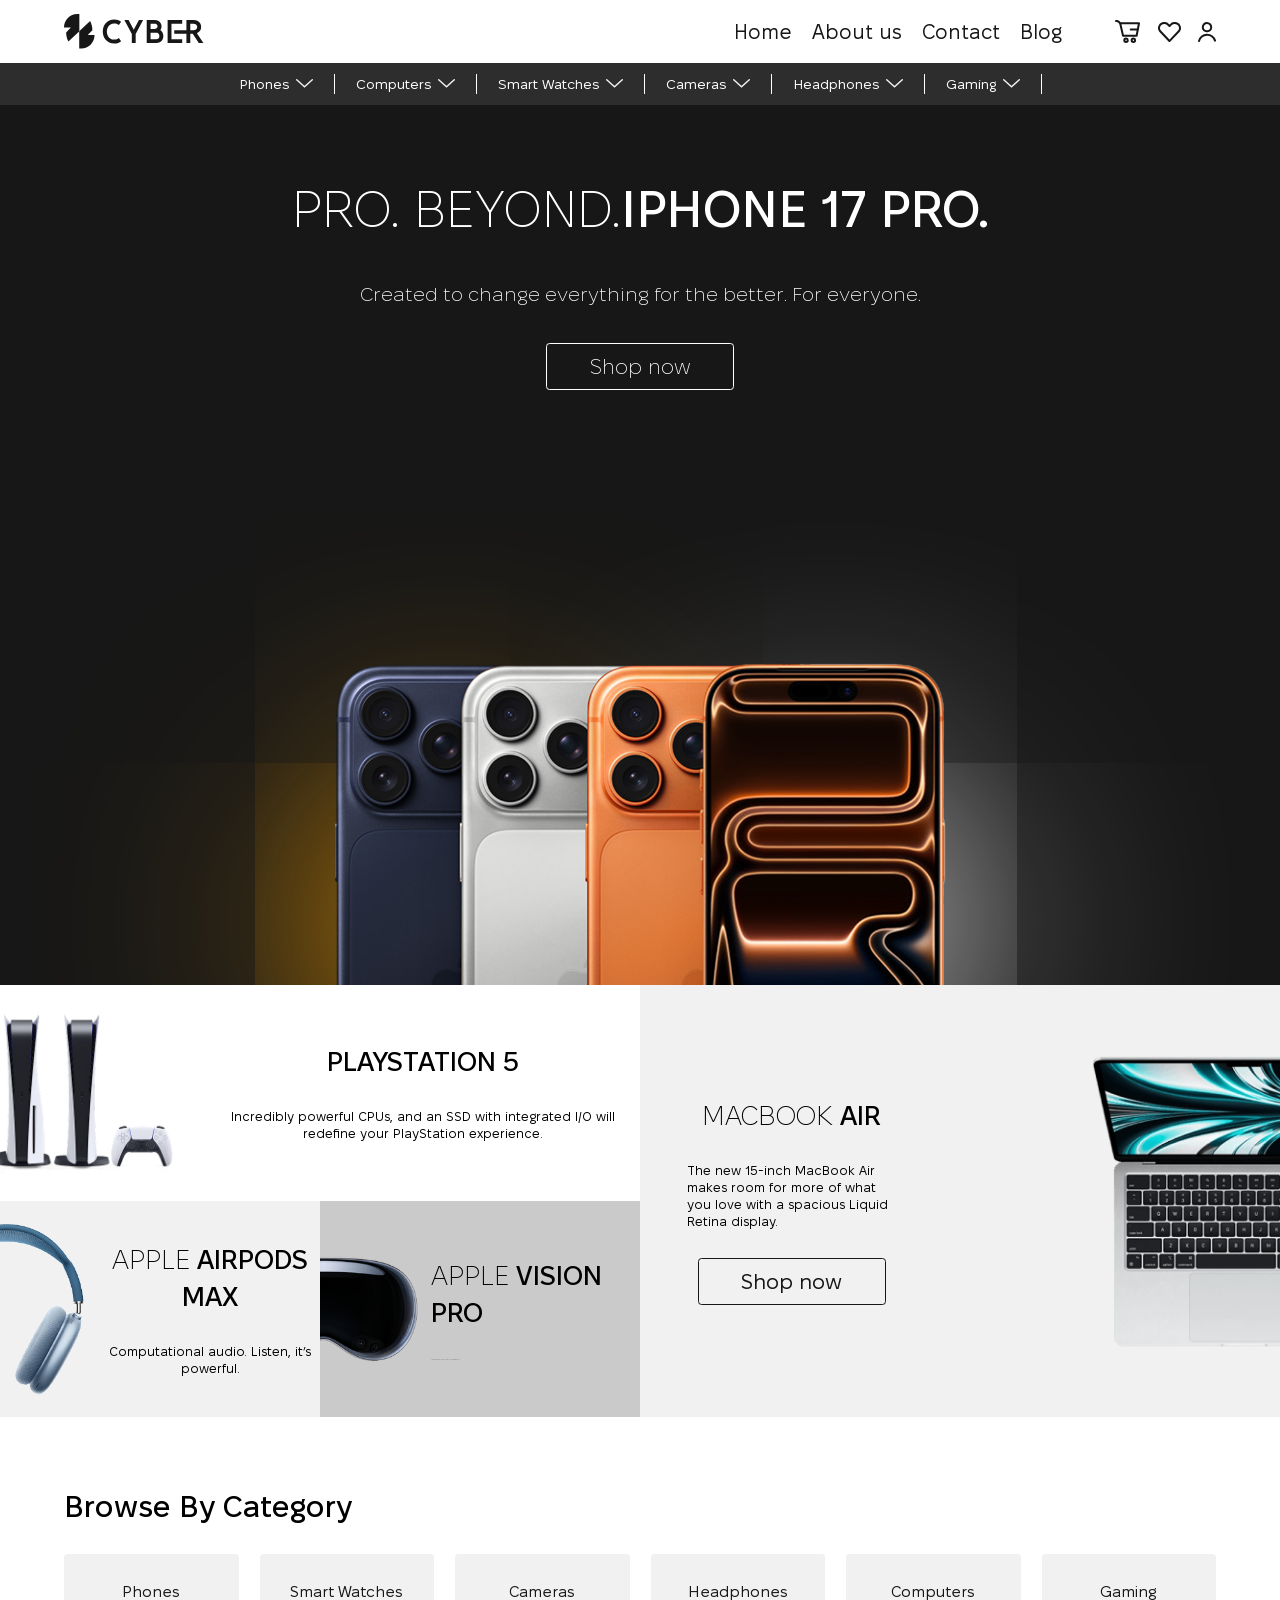
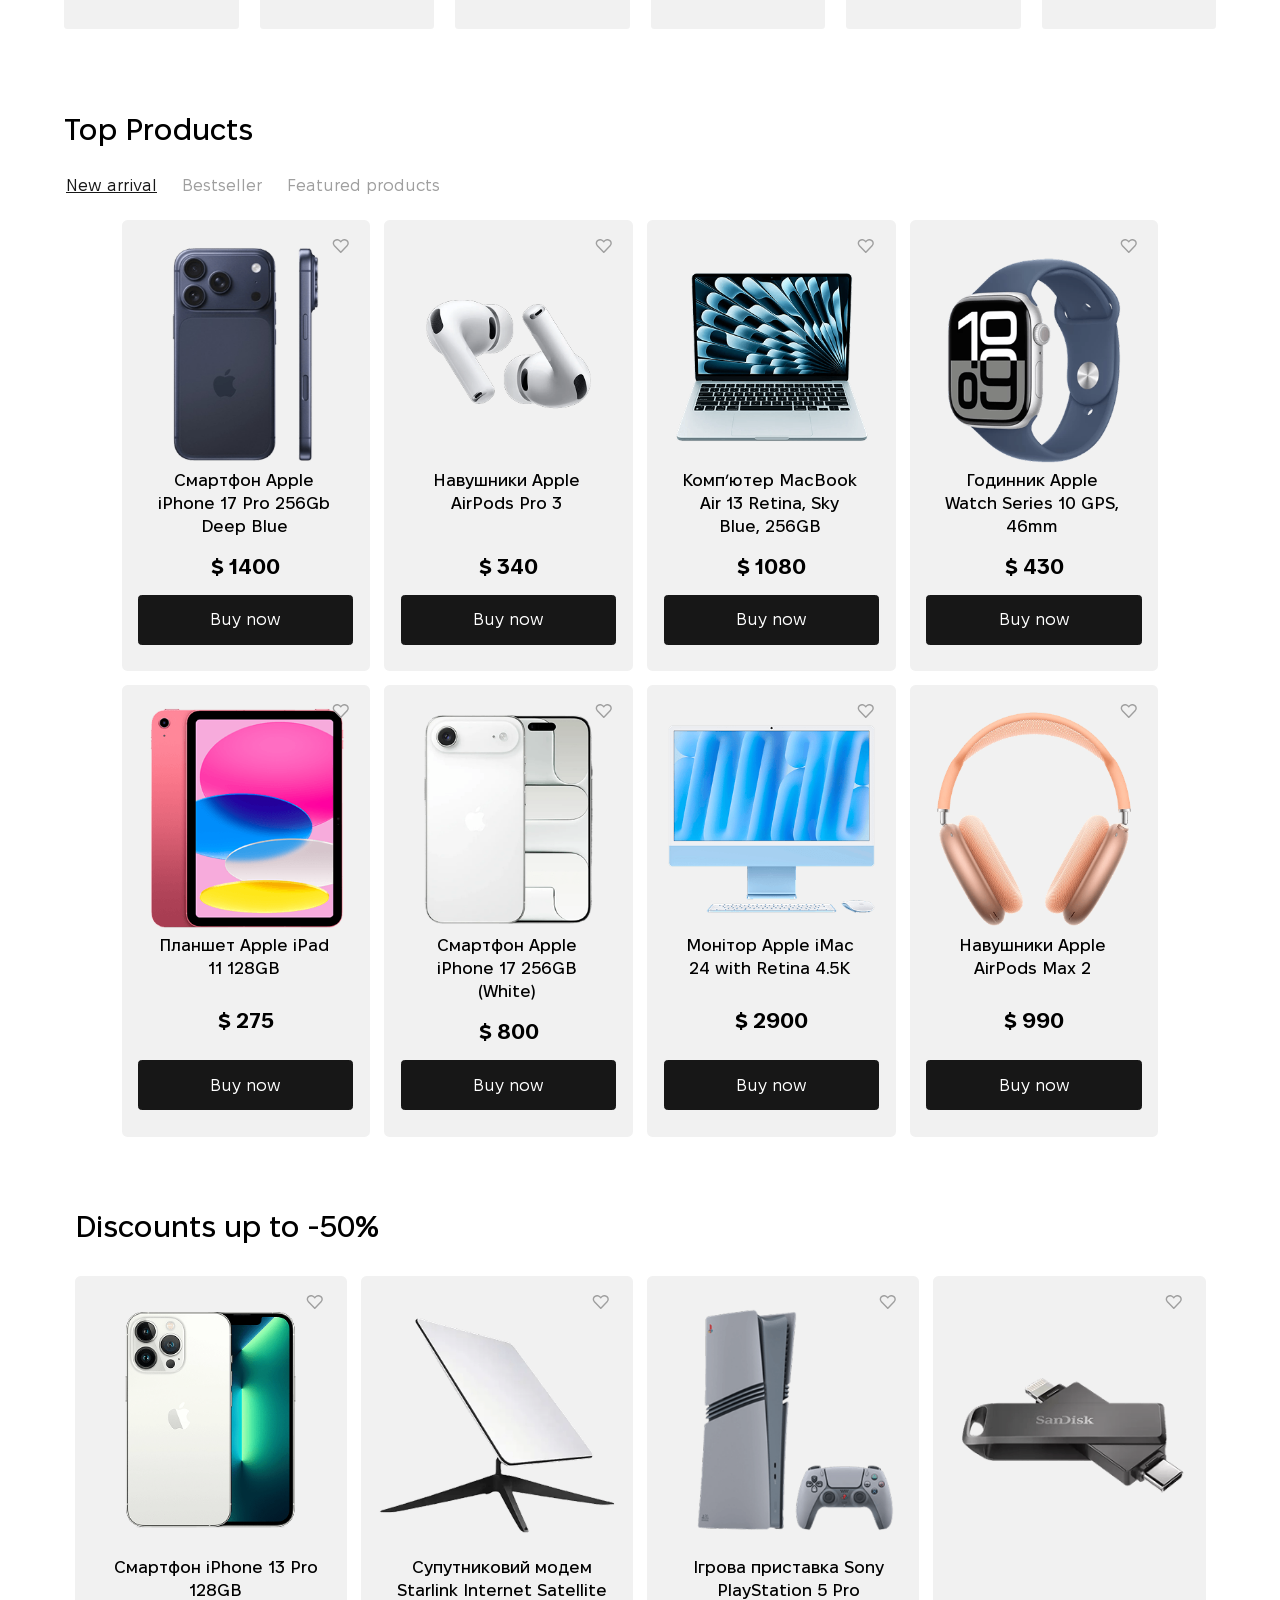
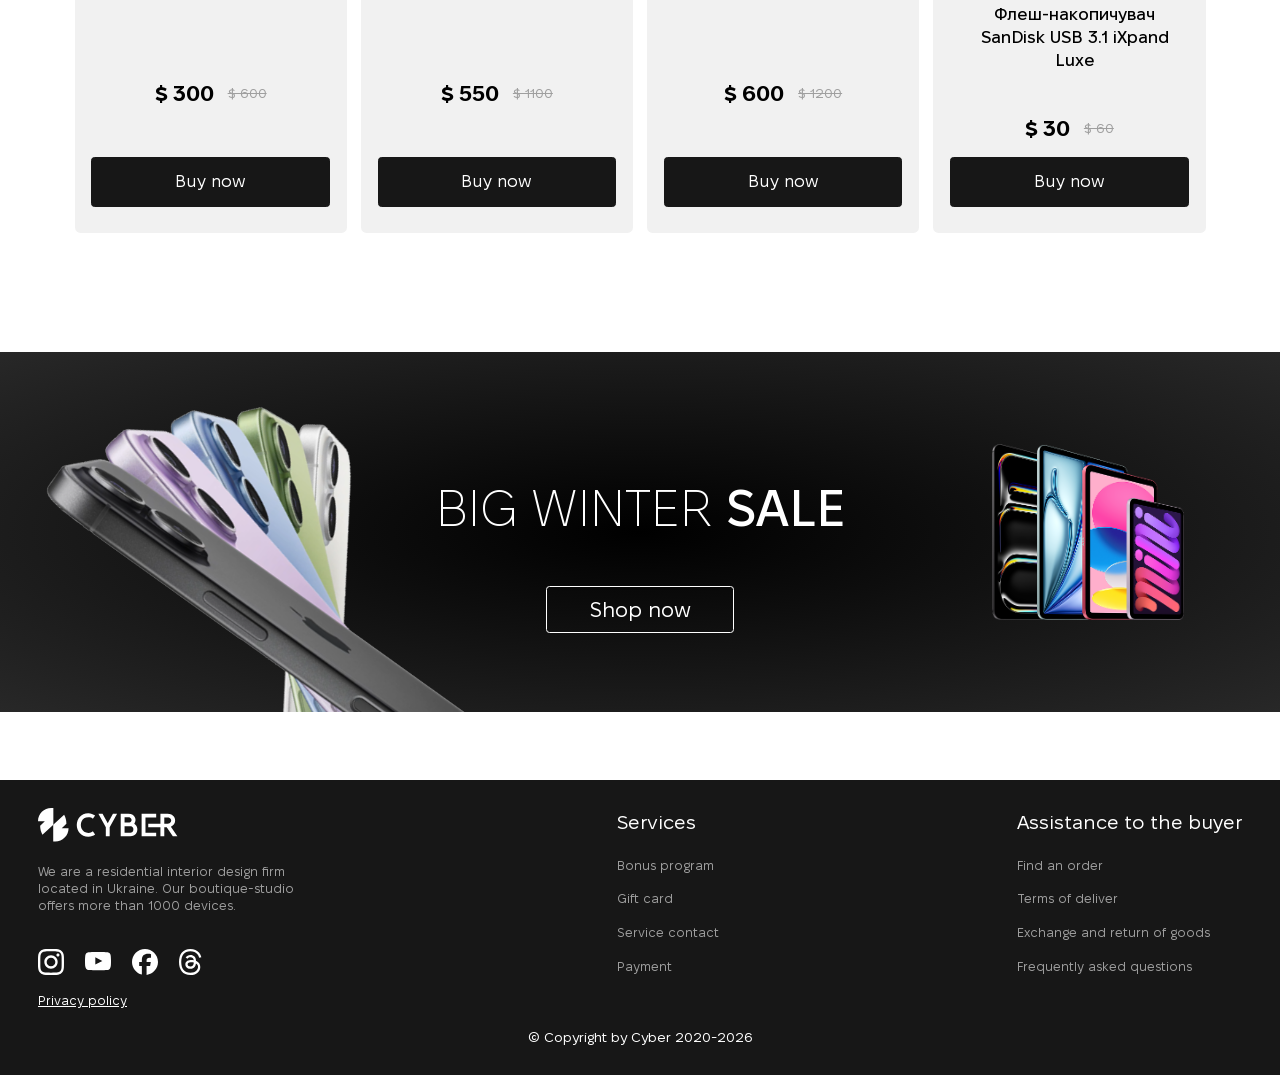
==== index.html @ 02aa25e4 "fixd" ====
<!DOCTYPE html>
<html lang="en">

<head>
    <meta charset="UTF-8">
    <meta name="viewport"
        content="width=device-width,user-scaleble=yes,initial-scale=1.0,maximum-scale=2.0,minimum-scale=1.0">
    <link rel="stylesheet" href="css/style.css">
    <title>E-com Cyber the best shop ever where you been to </title>
</head>

<body>
    <header class="header">
        <div class="head wrapper">
            <div class="logo">
                <a href="index.html">
                    <source srcset="img/footlogo.svg" type="image/png">
                    <img src="img/footlogo.svg" alt="cyber-logo">
                </a>
            </div>
            <nav class="">
                <div class="main flax-between flax-centr">
                    <div class="dark-bgc"></div>
                    <div class="menubug">
                        <ul class="menu">
                            <li><a class="swap" href="index.html">Home</a></li>
                            <li><a class="swap" href="aboutus.html">About us</a></li>
                            <li><a class="swap" href="contact.html">Contact</a></li>
                            <li><a class="swap" href="blog.html">Blog</a></li>
                            <li class="cancel">x</li>
                        </ul>
                    </div>
                    <div class="sociall">
                        <a class="fastmove" href="#"><img src="img/ShoppingCart.svg" alt="magazin">
                        </a>
                        <a class="fastmove" href="favourite.html"><img src="img/heard.svg" alt="like">
                        </a>
                        <a class="fastmove" href="#"><img src="img/login.svg" alt="login">
                        </a>
                    </div>
                </div>
            </nav>
            <div class="burger">
                <span class="br1"></span>
                <span class="br2"></span>
                <span class="br3"></span>
            </div>
        </div>
        <div class="main-catalog">
            <ul class="main-catalog flax-between wrapper">
                <li class="li"><a class="a" href="#">Phones</a><svg width="17" height="10" viewBox="0 0 12 7"
                        fill="none" xmlns="http://www.w3.org/2000/svg">
                        <path d="M0.5 0.5L6.00002 5.5L11.5 0.5" stroke="#F1F1F1" stroke-linecap="round" />
                    </svg></li>
                <li class="li"><a class="a" href="#">Computers</a><svg width="17" height="10" viewBox="0 0 12 7"
                        fill="none" xmlns="http://www.w3.org/2000/svg">
                        <path d="M0.5 0.5L6.00002 5.5L11.5 0.5" stroke="#F1F1F1" stroke-linecap="round" />
                    </svg></li>
                <li class="li"><a class="a" href="#">Smart Watches</a><svg width="17" height="10" viewBox="0 0 12 7"
                        fill="none" xmlns="http://www.w3.org/2000/svg">
                        <path d="M0.5 0.5L6.00002 5.5L11.5 0.5" stroke="#F1F1F1" stroke-linecap="round" />
                    </svg></li>
                <li class="li"><a class="a" href="#">Cameras</a><svg width="17" height="10" viewBox="0 0 12 7"
                        fill="none" xmlns="http://www.w3.org/2000/svg">
                        <path d="M0.5 0.5L6.00002 5.5L11.5 0.5" stroke="#F1F1F1" stroke-linecap="round" />
                    </svg></li>
                <li class="li"><a class="a" href="#">Headphones</a><svg width="17" height="10" viewBox="0 0 12 7"
                        fill="none" xmlns="http://www.w3.org/2000/svg">
                        <path d="M0.5 0.5L6.00002 5.5L11.5 0.5" stroke="#F1F1F1" stroke-linecap="round" />
                    </svg>
                </li>
                <li class="li"><a class="a" href="#">Gaming</a><svg width="17" height="10" viewBox="0 0 12 7"
                        fill="none" xmlns="http://www.w3.org/2000/svg">
                        <path d="M0.5 0.5L6.00002 5.5L11.5 0.5" stroke="#F1F1F1" stroke-linecap="round" />
                    </svg>
                </li>
            </ul>
        </div>
    </header>
    <main>
        <div class="name">
            <div class="textname">
                <h1>Pro. Beyond.<span>iPhone 17 Pro.</span> </h1>
                <p class="namep">Created to change everything for the better. For everyone.</p>
                <p class="p"><a class="btn-shopwhite" href="catalog.html">Shop now</a></p>
            </div>
            <div class="iphon">
                <picture>
                    <img class="iphon17top" src="img/iphon.png" alt="fon">
                </picture>
                <div class="sp">
                    <span class="orang spann"></span>
                    <span class="wite spann"></span>
                </div>

            </div>
        </div>
        <div class="info">
            <div class="PlayStation">
                <img class="imageplay" src="img/duoplay.png" alt="PlayStation">
                <div class="textps">
                    <h2><span>Playstation 5</span></h2>
                    <p>Incredibly powerful CPUs, and an SSD with integrated I/O will redefine your PlayStation
                        experience.
                    </p>
                </div>
            </div>
            <div class="Macbook">
                <div class="textmac">
                    <h2> Macbook <span>air</span></h2>
                    <p>The new 15-inch MacBook Air makes room for more of what you love with a spacious Liquid Retina
                        display.
                    </p>
                    <p class="boton"><a class="btn-shopblack" href="#">Shop now</a></p>
                </div>
                <img class="imagemac" src="img/mackb.png" alt="MacBook">
            </div>
            <div class="AirPods">
                <img class="imageair" src="img/aima.png" alt="AirPods">
                <div class="textair">
                    <h2> Apple <span>AirPods max</span></h2>
                    <p>Computational audio. Listen, it’s powerful.</p>
                </div>
            </div>
            <div class="visionpro">
                <img class="imagevis" src="img/vishon.png" alt="wishon">
                <div class="textvis">
                    <h2>Apple <span>vision pro</span></h2>
                    <p>An immersive way to experience entertainment.</p>
                </div>
            </div>
        </div>
        <div class="category wrapper">
            <h2>Browse By Category</h2>
            <ul class="categ">
                <li><a class="btn-categ" href="#">Phones</a></li>
                <li><a class="btn-categ" href="#">Smart Watches</a></li>
                <li><a class="btn-categ" href="#">Cameras</a></li>
                <li><a class="btn-categ" href="#">Headphones</a></li>
                <li><a class="btn-categ" href="#">Computers</a></li>
                <li><a class="btn-categ" href="#">Gaming</a></li>
            </ul>
        </div>
        <div class="product wrapper">
            <div class="topprodukt">
                <h2>Top Products</h2>
                <div class="clas">
                    <a class="top active" href="#">New arrival</a>
                    <a class="top" href="#">Bestseller</a>
                    <a class="top" href="#">Featured products</a>
                </div>
            </div>
            <div class="catalog wrapper">
                <figure href="produkt.html">
                    <div class="hurd"><a href="#"><svg class="serc" width="23" height="20" viewBox="0 0 23 20"
                                fill="none" xmlns="http://www.w3.org/2000/svg">
                                <path
                                    d="M19.6964 1.83918C18.6231 1.17018 17.3517 0.888134 16.0945 1.04021C14.8374 1.19229 13.6708 1.76927 12.7898 2.6747L11.5029 3.9355H11.4728L10.201 2.6747C9.31999 1.76927 8.15341 1.19229 6.89627 1.04021C5.63914 0.888134 4.36764 1.17018 3.29435 1.83918C2.66711 2.24347 2.13834 2.78187 1.74649 3.4152C1.35465 4.04853 1.10959 4.76085 1.02919 5.50032C0.948776 6.23978 1.03502 6.98778 1.28166 7.68989C1.52829 8.39199 1.9291 9.03054 2.45491 9.55905L11.4376 19L11.6185 18.8199L11.6739 18.8749L20.551 9.55905C21.0761 9.02952 21.4759 8.39009 21.7213 7.68734C21.9668 6.98458 22.0516 6.2362 21.9698 5.49667C21.8879 4.75714 21.6414 4.04511 21.2481 3.41239C20.8548 2.77968 20.3247 2.24223 19.6964 1.83918V1.83918Z"
                                    stroke="#9F9F9F" stroke-width="2" stroke-linecap="round" stroke-linejoin="round" />
                            </svg></a>
                    </div>
                    <figcaption href="produkt.html">
                        <div>
                            <picture>
                                <img src="img/iphonblue.png" alt="iPhone17pro">
                            </picture>
                            <h2>Смартфон Apple iPhone 17 Pro 256Gb Deep Blue</h2>
                        </div>
                        <div>
                            <div class="pr item-centr ">
                                <p class="price">$ 1400</p>
                            </div>
                            <p>
                                <a class="btnbynow" href="produkt.html">Buy now</a>
                            </p>
                        </div>

                    </figcaption>
                </figure>
                <figure>
                    <div class="hurd"><a href="#"><svg class="serc" width="23" height="20" viewBox="0 0 23 20"
                                fill="none" xmlns="http://www.w3.org/2000/svg">
                                <path
                                    d="M19.6964 1.83918C18.6231 1.17018 17.3517 0.888134 16.0945 1.04021C14.8374 1.19229 13.6708 1.76927 12.7898 2.6747L11.5029 3.9355H11.4728L10.201 2.6747C9.31999 1.76927 8.15341 1.19229 6.89627 1.04021C5.63914 0.888134 4.36764 1.17018 3.29435 1.83918C2.66711 2.24347 2.13834 2.78187 1.74649 3.4152C1.35465 4.04853 1.10959 4.76085 1.02919 5.50032C0.948776 6.23978 1.03502 6.98778 1.28166 7.68989C1.52829 8.39199 1.9291 9.03054 2.45491 9.55905L11.4376 19L11.6185 18.8199L11.6739 18.8749L20.551 9.55905C21.0761 9.02952 21.4759 8.39009 21.7213 7.68734C21.9668 6.98458 22.0516 6.2362 21.9698 5.49667C21.8879 4.75714 21.6414 4.04511 21.2481 3.41239C20.8548 2.77968 20.3247 2.24223 19.6964 1.83918V1.83918Z"
                                    stroke="#9F9F9F" stroke-width="2" stroke-linecap="round" stroke-linejoin="round" />
                            </svg></a>
                    </div>
                    <figcaption>

                        <div>
                            <picture>
                                <img src="img/airpots.png" alt="AirPods">
                            </picture>
                            <h2>Навушники Apple AirPods Pro 3</h2>
                        </div>
                        <div>
                            <div class="pr item-centr">
                                <p class="price">$ 340</p>
                            </div>
                            <p>
                                <a class="btnbynow" href="produkt.html">Buy now</a>
                            </p>
                        </div>

                    </figcaption>
                </figure>
                <figure>
                    <div class="hurd"><a href="#"><svg class="serc" width="23" height="20" viewBox="0 0 23 20"
                                fill="none" xmlns="http://www.w3.org/2000/svg">
                                <path
                                    d="M19.6964 1.83918C18.6231 1.17018 17.3517 0.888134 16.0945 1.04021C14.8374 1.19229 13.6708 1.76927 12.7898 2.6747L11.5029 3.9355H11.4728L10.201 2.6747C9.31999 1.76927 8.15341 1.19229 6.89627 1.04021C5.63914 0.888134 4.36764 1.17018 3.29435 1.83918C2.66711 2.24347 2.13834 2.78187 1.74649 3.4152C1.35465 4.04853 1.10959 4.76085 1.02919 5.50032C0.948776 6.23978 1.03502 6.98778 1.28166 7.68989C1.52829 8.39199 1.9291 9.03054 2.45491 9.55905L11.4376 19L11.6185 18.8199L11.6739 18.8749L20.551 9.55905C21.0761 9.02952 21.4759 8.39009 21.7213 7.68734C21.9668 6.98458 22.0516 6.2362 21.9698 5.49667C21.8879 4.75714 21.6414 4.04511 21.2481 3.41239C20.8548 2.77968 20.3247 2.24223 19.6964 1.83918V1.83918Z"
                                    stroke="#9F9F9F" stroke-width="2" stroke-linecap="round" stroke-linejoin="round" />
                            </svg></a>
                    </div>
                    <figcaption>

                        <div>
                            <picture>
                                <img src="img/mac.png" alt="MacBook">
                            </picture>
                            <h2>Компʼютер MacBook Air 13 Retina, Sky Blue, 256GB</h2>
                        </div>
                        <div>
                            <div class="pr item-centr">
                                <p class="price">$ 1080</p>
                            </div>
                            <p>
                                <a class="btnbynow" href="produkt.html">Buy now</a>
                            </p>
                        </div>

                    </figcaption>
                </figure>
                <figure>
                    <div class="hurd"><a href="#"><svg class="serc" width="23" height="20" viewBox="0 0 23 20"
                                fill="none" xmlns="http://www.w3.org/2000/svg">
                                <path
                                    d="M19.6964 1.83918C18.6231 1.17018 17.3517 0.888134 16.0945 1.04021C14.8374 1.19229 13.6708 1.76927 12.7898 2.6747L11.5029 3.9355H11.4728L10.201 2.6747C9.31999 1.76927 8.15341 1.19229 6.89627 1.04021C5.63914 0.888134 4.36764 1.17018 3.29435 1.83918C2.66711 2.24347 2.13834 2.78187 1.74649 3.4152C1.35465 4.04853 1.10959 4.76085 1.02919 5.50032C0.948776 6.23978 1.03502 6.98778 1.28166 7.68989C1.52829 8.39199 1.9291 9.03054 2.45491 9.55905L11.4376 19L11.6185 18.8199L11.6739 18.8749L20.551 9.55905C21.0761 9.02952 21.4759 8.39009 21.7213 7.68734C21.9668 6.98458 22.0516 6.2362 21.9698 5.49667C21.8879 4.75714 21.6414 4.04511 21.2481 3.41239C20.8548 2.77968 20.3247 2.24223 19.6964 1.83918V1.83918Z"
                                    stroke="#9F9F9F" stroke-width="2" stroke-linecap="round" stroke-linejoin="round" />
                            </svg></a>
                    </div>
                    <figcaption>

                        <div>
                            <picture>
                                <img src="img/wathch.png" alt="Applewatch">
                            </picture>
                            <h2>Годинник Apple Watch Series 10 GPS, 46mm </h2>
                        </div>
                        <div>
                            <div class="pr item-centr">
                                <p class="price">$ 430</p>
                            </div>
                            <p>
                                <a class="btnbynow" href="produkt.html">Buy now</a>
                            </p>
                        </div>

                    </figcaption>
                </figure>
                <figure>
                    <div class="hurd"><a href="#"><svg class="serc" width="23" height="20" viewBox="0 0 23 20"
                                fill="none" xmlns="http://www.w3.org/2000/svg">
                                <path
                                    d="M19.6964 1.83918C18.6231 1.17018 17.3517 0.888134 16.0945 1.04021C14.8374 1.19229 13.6708 1.76927 12.7898 2.6747L11.5029 3.9355H11.4728L10.201 2.6747C9.31999 1.76927 8.15341 1.19229 6.89627 1.04021C5.63914 0.888134 4.36764 1.17018 3.29435 1.83918C2.66711 2.24347 2.13834 2.78187 1.74649 3.4152C1.35465 4.04853 1.10959 4.76085 1.02919 5.50032C0.948776 6.23978 1.03502 6.98778 1.28166 7.68989C1.52829 8.39199 1.9291 9.03054 2.45491 9.55905L11.4376 19L11.6185 18.8199L11.6739 18.8749L20.551 9.55905C21.0761 9.02952 21.4759 8.39009 21.7213 7.68734C21.9668 6.98458 22.0516 6.2362 21.9698 5.49667C21.8879 4.75714 21.6414 4.04511 21.2481 3.41239C20.8548 2.77968 20.3247 2.24223 19.6964 1.83918V1.83918Z"
                                    stroke="#9F9F9F" stroke-width="2" stroke-linecap="round" stroke-linejoin="round" />
                            </svg></a>
                    </div>
                    <figcaption>
                        <div>
                            <picture>
                                <img src="img/ipad.png" alt="ipad">
                            </picture>
                            <h2>Планшет Apple iPad 11 128GB</h2>
                        </div>
                        <div class="pr item-centr">
                            <p class="price">$ 275</p>
                        </div>
                        <p>
                            <a class="btnbynow" href="#">Buy now</a>
                        </p>

                    </figcaption>
                </figure>
                <figure>
                    <div class="hurd"><a href="#"><svg class="serc" width="23" height="20" viewBox="0 0 23 20"
                                fill="none" xmlns="http://www.w3.org/2000/svg">
                                <path
                                    d="M19.6964 1.83918C18.6231 1.17018 17.3517 0.888134 16.0945 1.04021C14.8374 1.19229 13.6708 1.76927 12.7898 2.6747L11.5029 3.9355H11.4728L10.201 2.6747C9.31999 1.76927 8.15341 1.19229 6.89627 1.04021C5.63914 0.888134 4.36764 1.17018 3.29435 1.83918C2.66711 2.24347 2.13834 2.78187 1.74649 3.4152C1.35465 4.04853 1.10959 4.76085 1.02919 5.50032C0.948776 6.23978 1.03502 6.98778 1.28166 7.68989C1.52829 8.39199 1.9291 9.03054 2.45491 9.55905L11.4376 19L11.6185 18.8199L11.6739 18.8749L20.551 9.55905C21.0761 9.02952 21.4759 8.39009 21.7213 7.68734C21.9668 6.98458 22.0516 6.2362 21.9698 5.49667C21.8879 4.75714 21.6414 4.04511 21.2481 3.41239C20.8548 2.77968 20.3247 2.24223 19.6964 1.83918V1.83918Z"
                                    stroke="#9F9F9F" stroke-width="2" stroke-linecap="round" stroke-linejoin="round" />
                            </svg></a>
                    </div>
                    <figcaption>
                        <div>
                            <picture>
                                <img src="img/iphon16.png" alt="iphon17">
                            </picture>
                            <h2>Смартфон Apple iPhone 17 256GB (White)</h2>
                        </div>
                        <div class="pr item-centr">
                            <p class="price">$ 800</p>
                        </div>
                        <p>
                            <a class="btnbynow flax-centr" href="#">Buy now</a>
                        </p>
                    </figcaption>
                </figure>
                <figure>
                    <div class="hurd"><a href="#"><svg class="serc" width="23" height="20" viewBox="0 0 23 20"
                                fill="none" xmlns="http://www.w3.org/2000/svg">
                                <path
                                    d="M19.6964 1.83918C18.6231 1.17018 17.3517 0.888134 16.0945 1.04021C14.8374 1.19229 13.6708 1.76927 12.7898 2.6747L11.5029 3.9355H11.4728L10.201 2.6747C9.31999 1.76927 8.15341 1.19229 6.89627 1.04021C5.63914 0.888134 4.36764 1.17018 3.29435 1.83918C2.66711 2.24347 2.13834 2.78187 1.74649 3.4152C1.35465 4.04853 1.10959 4.76085 1.02919 5.50032C0.948776 6.23978 1.03502 6.98778 1.28166 7.68989C1.52829 8.39199 1.9291 9.03054 2.45491 9.55905L11.4376 19L11.6185 18.8199L11.6739 18.8749L20.551 9.55905C21.0761 9.02952 21.4759 8.39009 21.7213 7.68734C21.9668 6.98458 22.0516 6.2362 21.9698 5.49667C21.8879 4.75714 21.6414 4.04511 21.2481 3.41239C20.8548 2.77968 20.3247 2.24223 19.6964 1.83918V1.83918Z"
                                    stroke="#9F9F9F" stroke-width="2" stroke-linecap="round" stroke-linejoin="round" />
                            </svg></a>
                    </div>
                    <figcaption>
                        <div>
                            <picture>
                                <img src="img/imak.png" alt="imak">
                            </picture>
                            <h2>Монітор Apple iMac 24 with Retina 4.5K</h2>
                        </div>

                        <div class="pr item-centr">
                            <p class="price">$ 2900</p>
                        </div>
                        <p>
                            <a class="btnbynow" href="#">Buy now</a>
                        </p>


                    </figcaption>
                </figure>
                <figure>
                    <div class="hurd"><a href="#"><svg class="serc" width="23" height="20" viewBox="0 0 23 20"
                                fill="none" xmlns="http://www.w3.org/2000/svg">
                                <path
                                    d="M19.6964 1.83918C18.6231 1.17018 17.3517 0.888134 16.0945 1.04021C14.8374 1.19229 13.6708 1.76927 12.7898 2.6747L11.5029 3.9355H11.4728L10.201 2.6747C9.31999 1.76927 8.15341 1.19229 6.89627 1.04021C5.63914 0.888134 4.36764 1.17018 3.29435 1.83918C2.66711 2.24347 2.13834 2.78187 1.74649 3.4152C1.35465 4.04853 1.10959 4.76085 1.02919 5.50032C0.948776 6.23978 1.03502 6.98778 1.28166 7.68989C1.52829 8.39199 1.9291 9.03054 2.45491 9.55905L11.4376 19L11.6185 18.8199L11.6739 18.8749L20.551 9.55905C21.0761 9.02952 21.4759 8.39009 21.7213 7.68734C21.9668 6.98458 22.0516 6.2362 21.9698 5.49667C21.8879 4.75714 21.6414 4.04511 21.2481 3.41239C20.8548 2.77968 20.3247 2.24223 19.6964 1.83918V1.83918Z"
                                    stroke="#9F9F9F" stroke-width="2" stroke-linecap="round" stroke-linejoin="round" />
                            </svg></a>
                    </div>
                    <figcaption>

                        <div>
                            <picture>
                                <img src="img/airmax.png" alt="airmax">
                            </picture>
                            <h2>Навушники Apple AirPods Max 2</h2>
                        </div>

                        <div class="pr item-centr">
                            <p class="price">$ 990</p>
                        </div>
                        <p>
                            <a class="btnbynow" href="#">Buy now</a>
                        </p>

                    </figcaption>
                </figure>
            </div>
        </div>
        <div class="min50 wrapper">
            <h2>Discounts up to -50%</h2>
            <div class="catalog">
                <figure>
                    <div class="hurd"><a href="#"><svg class="serc" width="23" height="20" viewBox="0 0 23 20"
                                fill="none" xmlns="http://www.w3.org/2000/svg">
                                <path
                                    d="M19.6964 1.83918C18.6231 1.17018 17.3517 0.888134 16.0945 1.04021C14.8374 1.19229 13.6708 1.76927 12.7898 2.6747L11.5029 3.9355H11.4728L10.201 2.6747C9.31999 1.76927 8.15341 1.19229 6.89627 1.04021C5.63914 0.888134 4.36764 1.17018 3.29435 1.83918C2.66711 2.24347 2.13834 2.78187 1.74649 3.4152C1.35465 4.04853 1.10959 4.76085 1.02919 5.50032C0.948776 6.23978 1.03502 6.98778 1.28166 7.68989C1.52829 8.39199 1.9291 9.03054 2.45491 9.55905L11.4376 19L11.6185 18.8199L11.6739 18.8749L20.551 9.55905C21.0761 9.02952 21.4759 8.39009 21.7213 7.68734C21.9668 6.98458 22.0516 6.2362 21.9698 5.49667C21.8879 4.75714 21.6414 4.04511 21.2481 3.41239C20.8548 2.77968 20.3247 2.24223 19.6964 1.83918V1.83918Z"
                                    stroke="#9F9F9F" stroke-width="2" stroke-linecap="round" stroke-linejoin="round" />
                            </svg></a>
                    </div>
                    <figcaption>

                        <div>
                            <picture>
                                <img src="img/iphongold.png" alt="iPhone13">
                            </picture>
                            <h2>Смартфон iPhone 13 Pro 128GB</h2>
                        </div>

                        <div class="pr item-centr">
                            <p class="price">$ 300</p>
                            <p class="price-50">$ 600</p>
                        </div>
                        <p>
                            <a class="btnbynow" href="#">Buy now</a>
                        </p>

                    </figcaption>
                </figure>
                <figure>
                    <div class="hurd"><a href="#"><svg class="serc" width="23" height="20" viewBox="0 0 23 20"
                                fill="none" xmlns="http://www.w3.org/2000/svg">
                                <path
                                    d="M19.6964 1.83918C18.6231 1.17018 17.3517 0.888134 16.0945 1.04021C14.8374 1.19229 13.6708 1.76927 12.7898 2.6747L11.5029 3.9355H11.4728L10.201 2.6747C9.31999 1.76927 8.15341 1.19229 6.89627 1.04021C5.63914 0.888134 4.36764 1.17018 3.29435 1.83918C2.66711 2.24347 2.13834 2.78187 1.74649 3.4152C1.35465 4.04853 1.10959 4.76085 1.02919 5.50032C0.948776 6.23978 1.03502 6.98778 1.28166 7.68989C1.52829 8.39199 1.9291 9.03054 2.45491 9.55905L11.4376 19L11.6185 18.8199L11.6739 18.8749L20.551 9.55905C21.0761 9.02952 21.4759 8.39009 21.7213 7.68734C21.9668 6.98458 22.0516 6.2362 21.9698 5.49667C21.8879 4.75714 21.6414 4.04511 21.2481 3.41239C20.8548 2.77968 20.3247 2.24223 19.6964 1.83918V1.83918Z"
                                    stroke="#9F9F9F" stroke-width="2" stroke-linecap="round" stroke-linejoin="round" />
                            </svg></a>
                    </div>
                    <figcaption>

                        <div>
                            <picture>
                                <img src="img/sunpanel.png" alt="starlink">
                            </picture>
                            <h2>Супутниковий модем Starlink Internet Satellite</h2>
                        </div>

                        <div class="pr item-centr">
                            <p class="price">$ 550</p>
                            <p class="price-50">$ 1100</p>
                        </div>
                        <p>
                            <a class="btnbynow" href="#">Buy now</a>
                        </p>

                    </figcaption>
                </figure>
                <figure>
                    <div class="hurd"><a href="#"><svg class="serc" width="23" height="20" viewBox="0 0 23 20"
                                fill="none" xmlns="http://www.w3.org/2000/svg">
                                <path
                                    d="M19.6964 1.83918C18.6231 1.17018 17.3517 0.888134 16.0945 1.04021C14.8374 1.19229 13.6708 1.76927 12.7898 2.6747L11.5029 3.9355H11.4728L10.201 2.6747C9.31999 1.76927 8.15341 1.19229 6.89627 1.04021C5.63914 0.888134 4.36764 1.17018 3.29435 1.83918C2.66711 2.24347 2.13834 2.78187 1.74649 3.4152C1.35465 4.04853 1.10959 4.76085 1.02919 5.50032C0.948776 6.23978 1.03502 6.98778 1.28166 7.68989C1.52829 8.39199 1.9291 9.03054 2.45491 9.55905L11.4376 19L11.6185 18.8199L11.6739 18.8749L20.551 9.55905C21.0761 9.02952 21.4759 8.39009 21.7213 7.68734C21.9668 6.98458 22.0516 6.2362 21.9698 5.49667C21.8879 4.75714 21.6414 4.04511 21.2481 3.41239C20.8548 2.77968 20.3247 2.24223 19.6964 1.83918V1.83918Z"
                                    stroke="#9F9F9F" stroke-width="2" stroke-linecap="round" stroke-linejoin="round" />
                            </svg></a>
                    </div>
                    <figcaption>

                        <div>
                            <picture>
                                <img src="img/playstat.png" alt="PlayStation">
                            </picture>
                            <h2>Ігрова приставка Sony PlayStation 5 Pro</h2>
                        </div>

                        <div class="pr item-centr">
                            <p class="price">$ 600</p>
                            <p class="price-50">$ 1200</p>
                        </div>
                        <p>
                            <a class="btnbynow" href="#">Buy now</a>
                        </p>

                    </figcaption>
                </figure>
                <figure>
                    <div class="hurd"><a href="#"><svg class="serc" width="23" height="20" viewBox="0 0 23 20"
                                fill="none" xmlns="http://www.w3.org/2000/svg">
                                <path
                                    d="M19.6964 1.83918C18.6231 1.17018 17.3517 0.888134 16.0945 1.04021C14.8374 1.19229 13.6708 1.76927 12.7898 2.6747L11.5029 3.9355H11.4728L10.201 2.6747C9.31999 1.76927 8.15341 1.19229 6.89627 1.04021C5.63914 0.888134 4.36764 1.17018 3.29435 1.83918C2.66711 2.24347 2.13834 2.78187 1.74649 3.4152C1.35465 4.04853 1.10959 4.76085 1.02919 5.50032C0.948776 6.23978 1.03502 6.98778 1.28166 7.68989C1.52829 8.39199 1.9291 9.03054 2.45491 9.55905L11.4376 19L11.6185 18.8199L11.6739 18.8749L20.551 9.55905C21.0761 9.02952 21.4759 8.39009 21.7213 7.68734C21.9668 6.98458 22.0516 6.2362 21.9698 5.49667C21.8879 4.75714 21.6414 4.04511 21.2481 3.41239C20.8548 2.77968 20.3247 2.24223 19.6964 1.83918V1.83918Z"
                                    stroke="#9F9F9F" stroke-width="2" stroke-linecap="round" stroke-linejoin="round" />
                            </svg></a>
                    </div>
                    <figcaption>

                        <div>
                            <picture>
                                <img class="fleshka" src="img/fleshka.png" alt="fleshka">
                            </picture>
                            <h2>Флеш-накопичувач SanDisk USB 3.1 iXpand Luxe</h2>
                        </div>

                        <div class="pr item-centr">
                            <p class="price">$ 30 </p>
                            <p class="price-50">$ 60</p>
                        </div>
                        <p>
                            <a class="btnbynow" href="#">Buy now</a>
                        </p>

                    </figcaption>
                </figure>
            </div>
        </div>
        <div class="winter-sale flex-between">
            <picture class="foniph"><img src="img/16ippon.png" alt="iphon"></picture>
            <div class="texwin">
                <h2 class="wintr">Big Winter <span> Sale</span></h2>
                <p><a class="btn-shopwhite" href="#">Shop now</a></p>
            </div>
            <picture class="fonipa"><img src="img/ipadfon.png" alt="ipad"></picture>
        </div>
    </main>
    <footer>
        <div class="footer ">
            <div class="footer wrapper">
                <div class="Cyber">
                    <div class="foot-logo">
                        <a href="index.html">
                            <img src="img/headlogo.svg" alt="footerlogo">
                        </a>
                    </div>
                    <div class="foottext">
                        <p>We are a residential interior design firm located in Ukraine. Our boutique-studio offers more
                            than
                            1000
                            devices.</p>
                    </div>
                    <div class="social">
                        <a class="socialm" href="#">
                            <img src="img/SocialIcons.svg" alt="Socialinst">
                        </a>
                        <a class="socialm" href="#">
                            <img src="img/youtobe.svg" alt="Socialyoutobe">
                        </a>
                        <a class="socialm" href="#">
                            <img src="img/face.svg" alt="Socialface">
                        </a>
                        <a class="socialm" href="#">
                            <img src="img/tread.svg" alt="Socialtread">
                        </a>
                    </div>
                    <div class="policy">
                        <a class="policy" href="#">Privacy policy</a>
                    </div>
                </div>
                <div class="service">
                    <h2 class="serv">Services</h2>
                    <ul class="servicesmenu">
                        <li><a class="serme" href="#">Bonus program</a></li>
                        <li><a class="serme" href="#">Gift card</a></li>
                        <li><a class="serme" href="#">Service contact</a></li>
                        <li><a class="serme" href="#">Payment</a></li>
                    </ul>
                </div>
                <div class="assistance">
                    <h2 class="serv">Assistance to the buyer</h2>
                    <ul class="assistancemenu">
                        <li><a class="serme" href="#">Find an order</a></li>
                        <li><a class="serme" href="#">Terms of deliver</a></li>
                        <li><a class="serme" href="#">Exchange and return of goods</a></li>
                        <li><a class="serme" href="#">Frequently asked questions</a></li>
                    </ul>
                </div>

            </div>
        </div>
        <p class="year ">© Copyright by Cyber 2020-2026</p>
    </footer>
    <script>
        const dark = document.querySelector(".dark-bgc"),
            burger = document.querySelector(".burger"),
            menu = document.querySelector(".menu"),
            cancel = document.querySelector(".cancel")

        burger.addEventListener("click", function () {
            menu.style.left = "0";
            dark.style.display = "block"
        })

        function cancelBurger() {
            menu.style.left = "-100%";
            dark.style.display = "none"
        }
        cancel.addEventListener("click", cancelBurger)
        dark.addEventListener("click", cancelBurger)
    </script>
</body>

</html>
---- css/style.css ----
@font-face {
    font-family: 'Fixel Display';
    src: url('../font/FixelDisplay-Bold.woff2') format('woff2'),
        url('../font/FixelDisplay-Bold.woff') format('woff'),
        url('../font/FixelDisplay-Bold.ttf') format('truetype');
    font-weight: bold;
    font-style: normal;
    font-display: swap;
}

@font-face {
    font-family: 'Fixel Display';
    src: url('../font/FixelDisplay-Medium.woff2') format('woff2'),
        url('../font/FixelDisplay-Medium.woff') format('woff'),
        url('../font/FixelDisplay-Medium.ttf') format('truetype');
    font-weight: 500;
    font-style: normal;
    font-display: swap;
}

@font-face {
    font-family: 'Fixel Display';
    src: url('../font/FixelDisplay-Regular.woff2') format('woff2'),
        url('../font/FixelDisplay-Regular.woff') format('woff'),
        url('../font/FixelDisplay-Regular.ttf') format('truetype');
    font-weight: normal;
    font-style: normal;
    font-display: swap;
}

@font-face {
    font-family: 'Fixel Display';
    src: url('../font/') format('woff2'),
        url('../font/FixelDisplay-ExtraLight.woff') format('woff'),
        url('../font/FixelDisplay-ExtraLight.ttf') format('truetype');
    font-weight: 200;
    font-style: normal;
    font-display: swap;
}

html {
    font-size: 0.5px;
}

* {
    margin: 0;
    padding: 0;
}

body {
    cursor: url("/img/aplecors"), auto;
}

body,
p,
ul,
h1,
h2,
a {
    font-family: 'Fixel Display';
    margin: 0;
}

h2 {
    font-size: 42rem;
    font-weight: 500;
}

.info {
    display: flex;
}

.namer {
    padding: 55 0rem;
}

.logo img {
    width: 100%;
    max-width: 140px;
}

.foot-logo img {
    width: 100%;
    max-width: 140px;
}

.wrapper {
    width: 90%;
    max-width: 1720rem;
    padding: 0 15px;
    margin: 0rem auto;
}

.dark-bgc {
    display: none;
    position: fixed;
    top: 0;
    left: 0;
    width: 100%;
    height: 100%;
    background-color: rgba(255, 255, 255, 0.42);
    backdrop-filter: blur(4px);
    z-index: 1;
}

.cancel {
    position: absolute;
    left: 90%;
    top: 0%;
    z-index: 3;
    font-size: 60rem;
}

.sociall {
    display: flex;
    align-items: center;
    gap: 25rem;
    cursor: url("/img/aplecotcebtn"), pointer;
}

.AirPods {
    border-top: 2px solid black;
}

.visionpro {
    border-top: 2px solid black;
}

.Macbook {
    border-top: 2px solid black;
}

.info {
    display: grid;
    grid-template-columns: repeat(1, 1fr);
    grid-template-rows: repeat(4, 1fr);

}

.info h2 {
    font-weight: 200;
    text-transform: uppercase;
    padding: 0 0 40rem 0;
}

.info span {
    font-weight: 500;
    text-transform: uppercase;

}

.main,
ul,
a {
    gap: 30rem;
    text-decoration: none;
    list-style: none;
    color: #171717;
    cursor: url("/img/aplecotcebtn"), pointer;
}

.swap {
    font-size: 20rem;
    display: block;
    transition: .5s;
}

.menu {
    position: fixed;
    left: -100%;
    top: 0;
    gap: 20px;
    height: 100vh;
    width: 70vw;
    z-index: 3;
    display: flex;
    flex-direction: column;
    align-items: top;
    padding: 50rem 15px;
    background-color: #ffffffea;
    transition: 1s;

}

.menu a {
    border-bottom: 3px solid black;
    font-size: 50rem;
}

.burger span {
    display: block;
    height: 7rem;
    background-color: #000000;
    margin: 3rem 0;
    border-radius: 5rem;
}

.br1 {
    width: 40rem;
}

.br2 {
    width: 30rem;
}

.br3 {
    width: 20rem;
}

.header {
    background: #fff;
}

.head {
    padding: 20rem 15px;
    display: flex;
    justify-content: space-between;
    align-items: center;
}

.main-catalog {
    display: flex;
    align-items: center;
    justify-content: center;
    height: 60rem;
    color: rgba(255, 255, 255, 1);
    background-color: #2D2D2D;
    font-size: 20rem;
    overflow: scroll;

}

.main-catalog svg {
    display: none;
}

svg {
    display: inline-block;
    transition: .5s;
}

.a {
    transition: .5s;
    color: rgba(255, 255, 255, 1);
    display: inline-block;
    cursor: url("/img/aplecotcebtn"), pointer;
    padding: 0 10rem 0 0;
}

.name {
    position: relative;
    align-items: center;
    background: rgba(23, 23, 23, 1);
    height: 60vh;
    padding: 100rem 0 0 0;
    margin: 0 auto;
    font-weight: 200;
    overflow: hidden;
}

.name p,
h1 {
    font-size: 28rem;
    color: rgba(255, 255, 255, 1);
}

h1 {
    font-weight: 200;
    font-size: 72rem;
    text-transform: uppercase;
}

h1 span {
    font-weight: 500;
}

.namep {
    padding: 50rem;
}

.btn-shopwhite {
    font-size: 30rem;
    color: #fff;
    display: inline-block;
    padding: 11.5rem 61.29rem;
    text-align: center;
    border-radius: 5rem;
    border: 1rem solid #ffffff;
    transition: .5s;
    cursor: url("/img/aplecotcebtn"), pointer;
}

.p {
    padding: 0 0 60rem 0;
}

.iphon17top {
    width: 70vw;
}

.btn-shopblack {
    font-size: 30rem;
    color: rgba(23, 23, 23, 1);
    display: inline-block;
    padding: 11.5rem 61.29rem;
    text-align: center;
    border-radius: 5rem;
    border: 1rem solid rgba(23, 23, 23, 1);
    transition: .5s;
    cursor: url("/img/aplecotcebtn"), pointer;
}

.boton {
    padding: 40rem 0 0 0;
}

.imageplay {
    width: 100%;
    max-width: 300rem;
}

.textps {
    font-size: 18rem;
    flex-direction: column;
    padding: 0 5rem 0 0;
    text-align: center;
}

.PlayStation {
    display: flex;
    align-items: center;
    background: #ffffff;
}

.imageair {
    width: 100%;
    max-width: 200rem;
}

.textair {
    font-size: 18rem;
    flex-direction: column;
    text-align: center;
}

.AirPods {
    display: flex;
    align-items: center;
    background: #F1F1F1;
}

.imagevis {
    width: 100%;
    max-width: 200rem;
    padding: 0 15rem 0 0;

}

picture img .textvis {
    font-size: 18rem;
    flex-direction: column;
    text-align: center;
}

.visionpro {
    display: flex;
    align-items: center;
    background: #CACACA;
}

.imagemac {
    width: 100%;
    max-width: 300rem;


}

.textmac {
    padding: 0 0 0 67rem;
    font-size: 18rem;
    width: 100%;
    max-width: 300rem;
    flex-direction: column;
    align-items: center;
}

.Macbook {
    display: flex;
    align-items: center;
    justify-content: space-between;
    background: #F1F1F1;
}

.textps h2 {
    font-size: 38rem;
}

.textmac h2 {
    font-size: 38rem;
}

.textair h2 {
    font-size: 38rem;
}

.textvis h2 {
    font-size: 38rem;
}

.iphon {
    position: absolute;
    bottom: -10rem;
    left: 50%;
    transform: translatex(-50%);
}

.iphon>picture {
    position: relative;
    z-index: 1;
}

.sp {
    position: relative;
    display: none;
}

.spann {
    position: absolute;
    display: block;
    bottom: 0;
    width: 200rem;
    height: 200rem;
    border-radius: 50%;
    z-index: 0;
    transform: translate(-50%);
}

.orang {
    left: 20%;
    background-color: orange;
    box-shadow: 0 0 500rem 100rem orange;
}

.wite {
    left: 80%;
    background-color: rgb(255, 255, 255);
    box-shadow: 0 0 500rem 100rem rgb(255, 255, 255);
}

.textname {
    text-align: center;
}

.clas {
    display: flex;
    gap: 30rem;
    padding: 30rem 0rem;
}

.catalog figure {
    background: #F1F1F1;
    border-radius: 8rem;
    text-align: center;
    padding: 27rem 24rem 38rem;
    margin: 0;
    transition: .5s;
    cursor: url("/img/aplecotcebtn"), pointer;
}

.catalog figcaption {
    display: flex;
    flex-direction: column;
    justify-content: space-between;
    height: 100%;
}

picture {
    display: inline-block;
    min-height: 150rem;
}

.catalog img {
    width: 100%;
    height: 100%;
    object-fit: cover;
}

.product {
    padding: 0 15rem;
}

.catalog {
    display: grid;
    grid-template-columns: repeat(2, 1fr);
    gap: 20rem;
    padding: 0 15rem 70rem;
}

.pr {
    display: flex;
    justify-content: center;
    align-items: center;
    gap: 20rem;
}


figure h2 {
    padding: 0 30rem 0 25rem;
    font-weight: 500;
    font-size: 24rem;
}
.hurd{
    position: relative;
}
.serc{
    position: absolute;
    left: 90%;
    width: 25rem;
    height: 20rem;
}
.price {
    text-align: center;
    font-weight: Bold;
    font-size: 30rem;
    padding: 20rem 0;
}

.price-50 {
    color: #9F9F9F;
    font-size: 20rem;
    text-decoration: line-through;
}

.under {
    text-decoration: underline;
    font-size: 24rem;
    color: #171717;
}

.top {
    font-size: 24rem;
    color: #9F9F9F;
    transition: .5s;
    border: 4rem solid transparent;
}

.active {
    color: #171717;
    text-decoration: underline;
}

.btnbynow {
    font-size: 24rem;
    text-align: center;
    display: block;
    color: #fff;
    background: #171717;
    padding: 18rem;
    border-radius: 5rem;
    border: 1rem solid #171717;
    transition: .5s;
    cursor: url("/img/aplecotcebtn"), pointer;
}

.category {
    padding: 100rem 15rem;
}

.product {
    padding: 15rem;
}

.min50 {
    padding: 0 0 100rem 0;
}

.min50 h2 {
    padding: 15rem 0 40rem 15rem;
}

.categ {
    display: grid;
    grid-template-columns: repeat(2, 1fr);
    padding: 37rem 0 0 0;
}

.btn-categ {
    text-align: center;
    display: block;
    color: #171717;
    padding: 39rem 10rem;
    border-radius: 5rem;
    font-size: 22rem;
    font-weight: 400;
    background-color: #F1F1F1;
    transition: .5s;
    box-sizing: border-box;
    cursor: url("/img/aplecotcebtn"), pointer;
}

.winter-sale {
    display: flex;
    flex-direction: column;
    align-items: center;
    justify-content: center;
    height: 40vh;
    background-image: radial-gradient(rgba(0, 0, 0, 1), rgba(40, 40, 40, 1));
    margin-bottom: 96rem;
    position: relative;
}

.texwin {
    display: flex;
    z-index: 1;
    flex-direction: column;
    align-items: center;
    text-align: center;
}

.foniph {
    position: absolute;
    bottom: 0rem;
    left: 20%;
    transform: translatex(-50%);
    z-index: 0;
    display: none;
}

.fonipa {
    position: absolute;
    left: 85%;
    transform: translatex(-50%);
    z-index: 0;
    display: none;
}

.wintr {
    font-weight: 200;
    text-transform: uppercase;
    font-size: 72rem;
    padding: 60rem;
    color: rgba(255, 255, 255, 1);
}

.wintr span {
    font-weight: 500;
}

.foot-logo {
    padding: 40rem 0rem 30rem;
}

.footer {
    width: 100%;
    display: flex;
    justify-content: space-between;
    background: #171717;
    flex-wrap: wrap;
}

.footer p {
    font-size: 18rem;
}

.foottext {
    max-width: 400rem;
    width: 100%;
    color: #9F9F9F;
}

.social {
    display: flex;
    align-items: center;
    gap: 30rem;
    padding: 50rem 0 25rem 0;
    transition: .5s;
}

.social img {
    width: 100%;
    max-width: 17px;
}

.serme {
    color: #9F9F9F;
}

.policy {
    color: #ffffff;
    text-decoration: underline;
    font-size: 18rem;
    transition: .5s;
    display: inline-block;
    cursor: url("/img/aplecotcebtn"), pointer;
}

.serv {
    font-weight: 400;
    padding: 0 0 30rem 0;
    font-size: 28rem;
    color: #fff;
}

.year {
    padding: 26rem 0 39rem 0;
    color: rgba(255, 255, 255, 1);
    background-color: #171717;
    text-align: center;
    font-size: 20rem;
}

.btn-price {
    font-size: 24rem;
    text-align: center;
    color: rgba(23, 23, 23, 1);
    padding: 18rem;
    border-radius: 5rem;
    border: 1rem solid rgba(241, 241, 241, 1);
}

.cata-log {
    display: grid;
    grid-template-columns: repeat(3, 1fr);
    gap: 20rem;
}

.baton-filter {
    display: inline;
}

.servicesmenu {

    display: grid;
    gap: 24rem;
}

.assistancemenu {
    display: grid;
    gap: 24rem;
}

.assistance {
    padding: 40rem 0 0 0;
}

.service {
    padding: 40rem 0 0 0;
}

.btn-dark {
    font-size: 24rem;
    display: flex;
    justify-content: center;
    align-items: center;
    color: rgba(255, 255, 255, 1);
    background: rgba(23, 23, 23, 1);
    padding: 18rem;
    border-radius: 5rem;
    cursor: url("/img/aplecotcebtn"), pointer;
}

.btn-white {
    font-size: 24rem;
    display: flex;
    justify-content: center;
    align-items: center;
    color: rgba(23, 23, 23, 1);
    padding: 18rem;
    border-radius: 5rem;
    border: 1rem solid rgba(23, 23, 23, 1);
    cursor: url("/img/aplecotcebtn"), pointer;
}

.flax-between {
    display: flex;
    justify-content: space-between;
}

.flax-centr {
    display: flex;
    justify-content: center;
}

.item-centr {
    display: flex;
    align-items: center;
}

.flax-centre {
    flex-direction: column;
}

.socialm {
    transition: .5s;
}

.li {
    transition: .5s;
    display: flex;
    align-items: center;
}

.serme {
    display: inline-block;
    transition: .5s;
    font-size: 18rem;
    cursor: url("/img/aplecotcebtn"), pointer;
}


.fastmove {
    transition: .5s;
}

.li:hover>svg {
    transform: rotate(180deg);
}

.catalog figure:hover {
    scale: 1.035;
    box-shadow: 0 0 5rem 3rem rgba(22, 22, 22, .2);
}

.btnbynow:hover {
    background-color: #F1F1F1;
    color: #171717;
    border: 1rem solid #171717;
}

.a:hover {
    transform: scale(1.09);

}

.top:hover {
    color: #171717;
    border-bottom: 2rem solid #171717;
}

.swap:hover {
    transform: scale(1.4);
}

.fastmove:hover {
    transform: scale(1.3);
}

.btn-shopwhite:hover {
    transform: scale(1.1);
    box-shadow: 0 0 5rem 3rem rgba(255, 255, 255, 0.4);
    background: #ffffff;
    color: #171717;
}

.btn-shopblack:hover {
    transform: scale(1.1);
    box-shadow: 0 0 5rem 3rem rgba(0, 0, 0, 0.5);
    background: #171717;
    color: #F1F1F1;
}

.btn-categ:hover {
    transform: scale(1.08);
    background: #171717;
    color: #CACACA;
    box-shadow: 0 0 5rem 3rem rgba(0, 0, 0, 0.6);
}

.socialm:hover {
    transform: scale(1.3);
}

.serme:hover {
    color: #fff;
    transform: scale(1.2);
}

.policy:hover {
    transform: scale(1.1);
}



.filter {
    display: grid;
    grid-template-columns: 20% 80%;
}

.vibor li {
    padding: 7.5px 0;
}

.vibor a {
    font-size: 20rem;
}

.setings {
    font-size: 20rem;
    display: flex;
    gap: 10rem;
}

.vibor h2 {
    font-size: 28rem;
    font-weight: 600;
}









.blog {
    display: grid;
    grid-template-columns: repeat(1, 1fr);
    gap: 40rem;
    padding: 0 0 100rem 0;
    width: 100%;
    max-width: 1140rem;
}

.blog h2 {
    font-size: 24rem;
    font-weight: 500;
    padding: 0 0 10rem 0;
}

.blog p {
    font-size: 18rem;
    font-weight: 400;
}

.knopka {
    font-size: 18rem;
    display: flex;
    gap: 30rem;
    padding: 20rem 0 30rem 0;
}

.textblog img {
    padding: 0 0 20rem;
}

.textblog a {
    font-size: 20rem;
    color: rgba(159, 159, 159, 1);
    padding: 0 10rem 0 0;
}

.ridmore {
    align-items: center;
}


.textblog {
    display: flex;
    flex-direction: column;
    height: 100%;
    justify-content: space-between;
}

.activ {
    color: #171717;
    font-weight: 600;
}

.kn {
    color: rgba(159, 159, 159, 1);
    font-weight: 400;
}

.date {
    color: rgba(159, 159, 159, 1);
    font-weight: 500;
    font-size: 18rem;
}



.menu a {
    border: none;
    font-size: 27rem;
}

.textblog img {
    width: 100%;
}

.aboutus {
    display: grid;
    grid-template-columns: 1fr, 1fr;
    gap: 71rem;
    padding: 0 0 100rem 0;
}

.imbest {
    padding: 0 0 50rem 0;
    text-align: center;
}

.img {
    width: 100%;
    border-radius: 10px;
}

.textus {
    width: 100%;
}

.img picture img {
    width: 100%;
    height: 100%;
    object-fit: cover;
}

.hed {
    padding: 0 0 50rem 0;
}

.minih2 {
    padding: 0 0 30rem;
    font-size: 24rem;
}

.hedh2 {
    padding: 0 0 20rem 0;
    font-size: 42rem;
    color: #000000;
    font-weight: 500;
}

.textus p {
    font-size: 18rem;
}

.whyme {
    display: grid;
    grid-template-columns: repeat(1, 1fr);
    gap: 20px;
    padding: 0 0 100rem 0;
}

.whyme h2 {
    font-size: 24rem;
    padding: 0 0 30rem 0;
}

.whyme p {
    color: rgba(159, 159, 159, 1);
    font-size: 18rem;
}

.original {
    display: inline-block;
    background-color: rgba(241, 241, 241, 1);
    padding: 42rem 46rem 62rem 47rem;
    border-radius: 8rem;
    align-items: center;
    justify-content: center;
}

.expert {
    display: inline-block;
    background-color: rgba(241, 241, 241, 1);
    padding: 42rem 46rem 62rem 47rem;
    border-radius: 8rem;
    align-items: center;
}

.speed {
    display: inline-block;
    background-color: rgba(241, 241, 241, 1);
    padding: 42rem 46rem 62rem 47rem;
    border-radius: 8rem;
    align-items: center;
}

.infocon h2 {
    font-size: 24rem;
    font-weight: 500;
    color: #000000;
}

.infocon h1 {
    font-size: 24rem;
    font-weight: 500;
    color: #000000;
}

.infocon p {
    font-size: 18rem;
    font-weight: 400;
}

.inp {
    padding: 20rem 0 35rem 0;
}

.colip {
    display: flex;
    align-items: center;
    padding: 20rem 0 0 0;
}

.roztash {
    position: relative;
    width: 100%;
    min-height: 500rem;
    overflow: hidden;
    border-radius: 10px;
    padding-top: 72px;
    transform: translateY(36px);
}

iframe {
    position: absolute;
    width: 100%;
    height: 100%;
    top: -72px;
    left: 0;
}

.colip a {
    padding: 0 8px 0 0;

}



.infocon {
    display: grid;
    grid-template-columns: 1fr;
    gap: 40rem;
    width: 100%;
    margin: 0 auto;
    align-items: center;
    padding: 30rem 0 100rem 0;
}

.textinfo {
    width: 100%;
    display: grid;
    grid-template-columns: repeat(2, 1fr);
    gap: 20rem;
}



.photku {
    display: grid;
    grid-template-columns: 40% 1fr;
    align-items: center;
    gap: 20px;
}

.tph {
    display: flex;
    flex-direction: column;
    justify-content: center;
    gap: 20px;
    height: 100%;
}

.oph {
    width: 100%;
    height: 100%;
}

.kam img {
    background-color: rgba(241, 241, 241, 1);
    border-radius: 8px;
    width: 100%;
}

.ekr img {
    background-color: rgba(241, 241, 241, 1);
    padding: 15rem 0;
    width: 100%;
    border-radius: 8px;
}

.hedpr img {
    background-color: rgba(241, 241, 241, 1);
    width: 100%;
    border-radius: 8px;
}

.hedpr {
    width: 100%;
    height: 100%;
    display: flex;
    align-items: center;
}

.neypr {
    font-size: 30rem;
}

.oldpr {
    font-size: 24rem;
    text-decoration: line-through;
    color: rgba(159, 159, 159, 1);
}

.prise {
    display: flex;
    gap: 10rem;
    align-items: center;
    padding: 30rem 0;
}

.selectmem {
    padding: 30rem 0;
}

.opustex {
    padding: 30rem 0;
}

.produckt {
    display: grid;
    grid-template-columns: 1fr;
}

.oph1 {
    font-weight: 500;
    font-size: 42rem;
    color: rgba(23, 23, 23, 1);
    text-transform: none;
}

.colorip {
    display: flex;
    align-items: center;
    gap: 10rem;
}

.colform {
    display: flex;
    gap: 10px;
}

.colform .wite {
    border: 1px solid #000000;
}

.colorip input {
    appearance: none;
    width: 30rem;
    height: 30rem;
    outline: 1px solid rgb(255, 255, 255);
    border-radius: 50%;
    border: 2px solid #ffffff;
}

.blue:checked {
    outline-color: rgba(28, 41, 96, 1);
}

.orange:checked {
    outline-color: rgba(224, 148, 27, 1);
}

.blak:checked {
    outline-color: rgba(23, 23, 23, 1);
}

.wite:checked {
    outline-color: rgb(0, 0, 0);
}

.pink:checked {
    outline-color: rgba(215, 150, 213, 1);
}

.blue {
    background: rgba(28, 41, 96, 1);
}

.orange {
    background: rgba(224, 148, 27, 1);
}

.blak {
    background: rgba(23, 23, 23, 1);
}

.wite {
    background: rgba(255, 255, 255, 1);
    border: 1px solid #000000;
}

.pink {
    background: rgba(215, 150, 213, 1);
}

.opus h2 {
    font-weight: 500;
    font-size: 20rem;
}

.tcon {
    display: grid;
    grid-template-columns: repeat(3, 1fr);
    column-gap: 20rem;
    row-gap: 10rem;
}

.tcon h2 {
    font-size: 16rem;
    color: rgba(159, 159, 159, 1);
}

.tcon p {
    font-size: 18rem;
}

.tehnh {
    display: inline-block;
    background-color: rgba(241, 241, 241, 1);
    padding: 23rem 20rem;
    border-radius: 8rem;
    align-items: center;
}

.opustex {
    font-size: 18rem;
}

.butonu {
    display: flex;
    gap: 20rem;
    justify-content: center;
}

.table {
    overflow: scroll;
}

.btnby {
    font-size: 30rem;
    display: flex;
    justify-content: center;
    align-items: center;
    color: rgba(255, 255, 255, 1);
    background: rgba(23, 23, 23, 1);
    padding: 22rem 0;
    width: 100%;
    border-radius: 5rem;
}

.btnwish {
    font-size: 30rem;
    display: flex;
    justify-content: center;
    align-items: center;
    color: rgba(23, 23, 23, 1);
    padding: 22rem 0;
    width: 100%;
    border-radius: 5rem;
    border: 1rem solid rgba(23, 23, 23, 1);
}

.table h2 {
    padding: 100rem 0 50rem 0;
    text-align: center;
}

.portab {
    width: 100%;
    border-collapse: collapse;
    text-align: center;
    height: 30vh;
}

.portab th,
.portab td {
    border: 1px solid rgba(23, 23, 23, 1);
}

.portab th {
    background: rgba(23, 23, 23, 1);
    border: 1px solid #fff;
    color: #F1F1F1;
    font-size: 28rem;
    font-weight: 600;
    padding: 35rem;
}

.cat {
    font-size: 28rem;
    padding: 20rem 0;
    font-weight: 600;
    background: #ffffff;
    text-align: center;
}

.portab td {
    font-size: 24rem;
    padding: 0 30rem;
}

.like h2 {
    text-align: center;
    padding: 100rem 0 50rem 0;
}

.formmem {
    display: flex;
    justify-content: space-between;
}

.mem {
    position: relative;
    display: inline-block;
}

.mem input {
    margin: 0;
    appearance: none;
    outline: none;
    width: 125rem;
    height: 60rem;
    box-sizing: border-box;
    border-radius: 8px;
    border: 1px solid rgba(159, 159, 159, 1);
    background: #fff;
    gap: 20px;
}

.mem span {
    position: absolute;
    top: 50%;
    left: 50%;
    color: rgba(159, 159, 159, 1);
    transform: translate(-50%, -50%);
    font-size: 28rem;
    font-weight: 400;
}

.mem input:checked {
    border-color: #000000;
}

.mem input:checked+span {
    color: #000000;
}

@media screen and (min-width:426px) {

    .iphon,
    .sp {
        display: block;

    }

    .iphon17top {
        width: 50vw;
    }

    .PlayStation {
        grid-row: 1/2;
        grid-column: 1/3;
    }

    .AirPods {
        grid-column: 1/2;
        grid-row: 2/2;
        border: none;
    }

    .visionpro {
        grid-row: 2/3;
        grid-row: 2/2;
        border: none;
    }

    .Macbook {
        grid-column: span 2;
        grid-row: 3/3;
        border: none;
    }

    .info {
        display: grid;
        grid-template-columns: repeat(2, 1fr);
        grid-template-rows: repeat(3, 1fr);

    }

    .categ {
        display: grid;
        grid-template-columns: repeat(3, 1fr);
        padding: 37rem 0 0 0;
    }

    .catalog {
        display: grid;
        grid-template-columns: repeat(2, 1fr);
        gap: 20rem;
    }

    .imageair,
    .imagevis {
        width: 100px;
    }

    .foniph,
    .fonipa {
        display: none;
    }
}

@media screen and (min-width:600px) {
    .infocon {
        display: grid;
        grid-template-columns: 1fr 2fr;
        gap: 40px;
        width: 100%;
        max-width: 1140rem;
        align-items: center;
        padding: 30rem 0 100rem 0;
    }

    .textinfo {
        display: block;
    }

    .blog {
        display: grid;
        grid-template-columns: repeat(2, 1fr);
        gap: 20rem;
        padding: 0 0 100rem 0;
        width: 100%;
        max-width: 1140rem;
    }
}

@media screen and (min-width:728px) {

    .blog {
        display: grid;
        grid-template-columns: repeat(2, 1fr);
        gap: 20rem;
        padding: 0 0 100rem 0;
        width: 100%;
        max-width: 1140rem;
    }

    .menu {
        position: static;
        width: 500rem;
        height: 50rem;
        background-color: none;
        display: flex;
        flex-direction: row;
        font-size: 20rem;
        align-items: center;
        background-color: white;

    }
    .burger,
    .cancel {
        display: none;
    }
    .foniph,
    .fonipa {
        display: block;
    }

    .foniph img {
        display: block;
        width: 100%;
        max-width: 500rem;
    }

    .fonipa img {
        display: block;
        width: 100%;
        max-width: 500rem;
    }
}

@media screen and (min-width:768px) {
    .whyme {
        display: grid;
        grid-template-columns: repeat(3, 1fr);
    }

    .aboutus {
        display: grid;
        grid-template-columns: 1fr 1fr;
        gap: 71rem;
        padding: 0 0 100rem 0;
    }
    .menu {
        position: static;
        width: 500rem;
        height: 50rem;
        background-color: none;
        display: flex;
        flex-direction: row;
        font-size: 20rem;
        align-items: center;
    }

    .menu a {
        border: none;
        font-size: 27rem;
    }

    .burger,
    .cancel {
        display: none;
    }

    .aboutus img {
        width: 100%;
    }
    .catalog {
        display: grid;
        grid-template-columns: repeat(4, 1fr);
        gap: 20rem;
    }
    .produckt {
        display: grid;
        grid-template-columns: 1fr 40%;
        gap: 20px;
    }
}




@media screen and (min-width:1024px) {
    .sp {
        display: block;
    }

    .name {
        height: 90vh;
    }

    .PlayStation {
        grid-row: 1/2;
        grid-column: 1/3;
    }

    .AirPods {
        grid-column: 1/2;
        grid-row: 2/2;
        border: none;
    }

    .visionpro {
        grid-row: 2/3;
        grid-row: 2/2;
        border: none;
    }

    .Macbook {
        grid-column: span 2;
        grid-row: 1/3;
        border: none;
    }

    .info {
        display: grid;
        grid-template-columns: repeat(4, 1fr);
        grid-template-rows: repeat(2, 1fr);

    }

    .iphon {
        display: block;
    }

    .catalog {
        display: grid;
        grid-template-columns: repeat(4, 1fr);
        gap: 20rem;
    }

    .textps,
    .textvis,
    .textair,
    .textmac {
        display: flex;
        flex-direction: column;
    }

    .categ {
        display: grid;
        grid-template-columns: repeat(6, 1fr);
        padding: 37rem 0 0 0;
    }

    .main-catalog {
        display: flex;
        align-items: center;
        justify-content: center;
        height: 60rem;
        color: rgba(255, 255, 255, 1);
        background-color: #2D2D2D;
        font-size: 20rem;
    }

    .main-catalog svg {
        display: block;
    }

    .li {
        border-right: 1rem solid #fff;
        padding: 0 30rem 0 0;
    }

    html {
        font-size: .7px;
    }

    .foniph,
    .fonipa {
        display: block;
    }

    .texwin {
        display: flex;
        z-index: 1;
        flex-direction: column;
        align-items: center;
    }

    .social img {
        width: 100%;
        max-width: 26px;
    }

    .burger,
    .cancel {
        display: none;
    }

    .menu {
        position: static;
        width: 500rem;
        height: 50rem;
        background-color: none;
        display: flex;
        padding: 0 15rem;
        flex-direction: row;
        font-size: 20rem;
    }

    .menu a {
        border: none;
        font-size: 20px;
    }

    .foniph img {
        width: 100%;
        max-width: 600rem;
    }
}

@media screen and (min-width:1440px) {
    html {
        font-size: 1px;
    }
}

@media screen and (min-width:1900px) {
    html {
        font-size: 1.35px;
    }

    .iphon17top,
    .sp {
        width: 800rem;
    }

    .li svg {
        width: 20px;
        height: 40px;
    }

    .imageair {
        max-width: 200rem;
        width: 100%;
    }

    .imagevis {
        max-width: 200rem;
        width: 100%;
    }

    .sociall img {
        width: 30rem;
        height: 30rem;
    }

    .socialm img {
        width: 60px;
    }

    .foot-logo img,
    .logo img {
        max-width: 400px;
        width: 100%;
    }

    .logo img {
        max-width: 400px;
        width: 100%;
    }

    .menu {
        display: flex;
        width: 800px;
        gap: 20rem;
    }

    .menu {
        position: static;
    }

    .menu a {
        font-size: 30rem;
    }

    .foniph {
        width: 100%;
        max-width: 550rem;
    }

    .fonipa {
        max-width: 300rem;
    }

    .colip img {
        width: 40rem;
    }

    .img img {
        width: 100%;
    }

    .aboutus {
        display: grid;
        grid-template-columns: 1fr 1fr;
        gap: 40rem;
        padding: 0 0 100rem 0;
    }
}
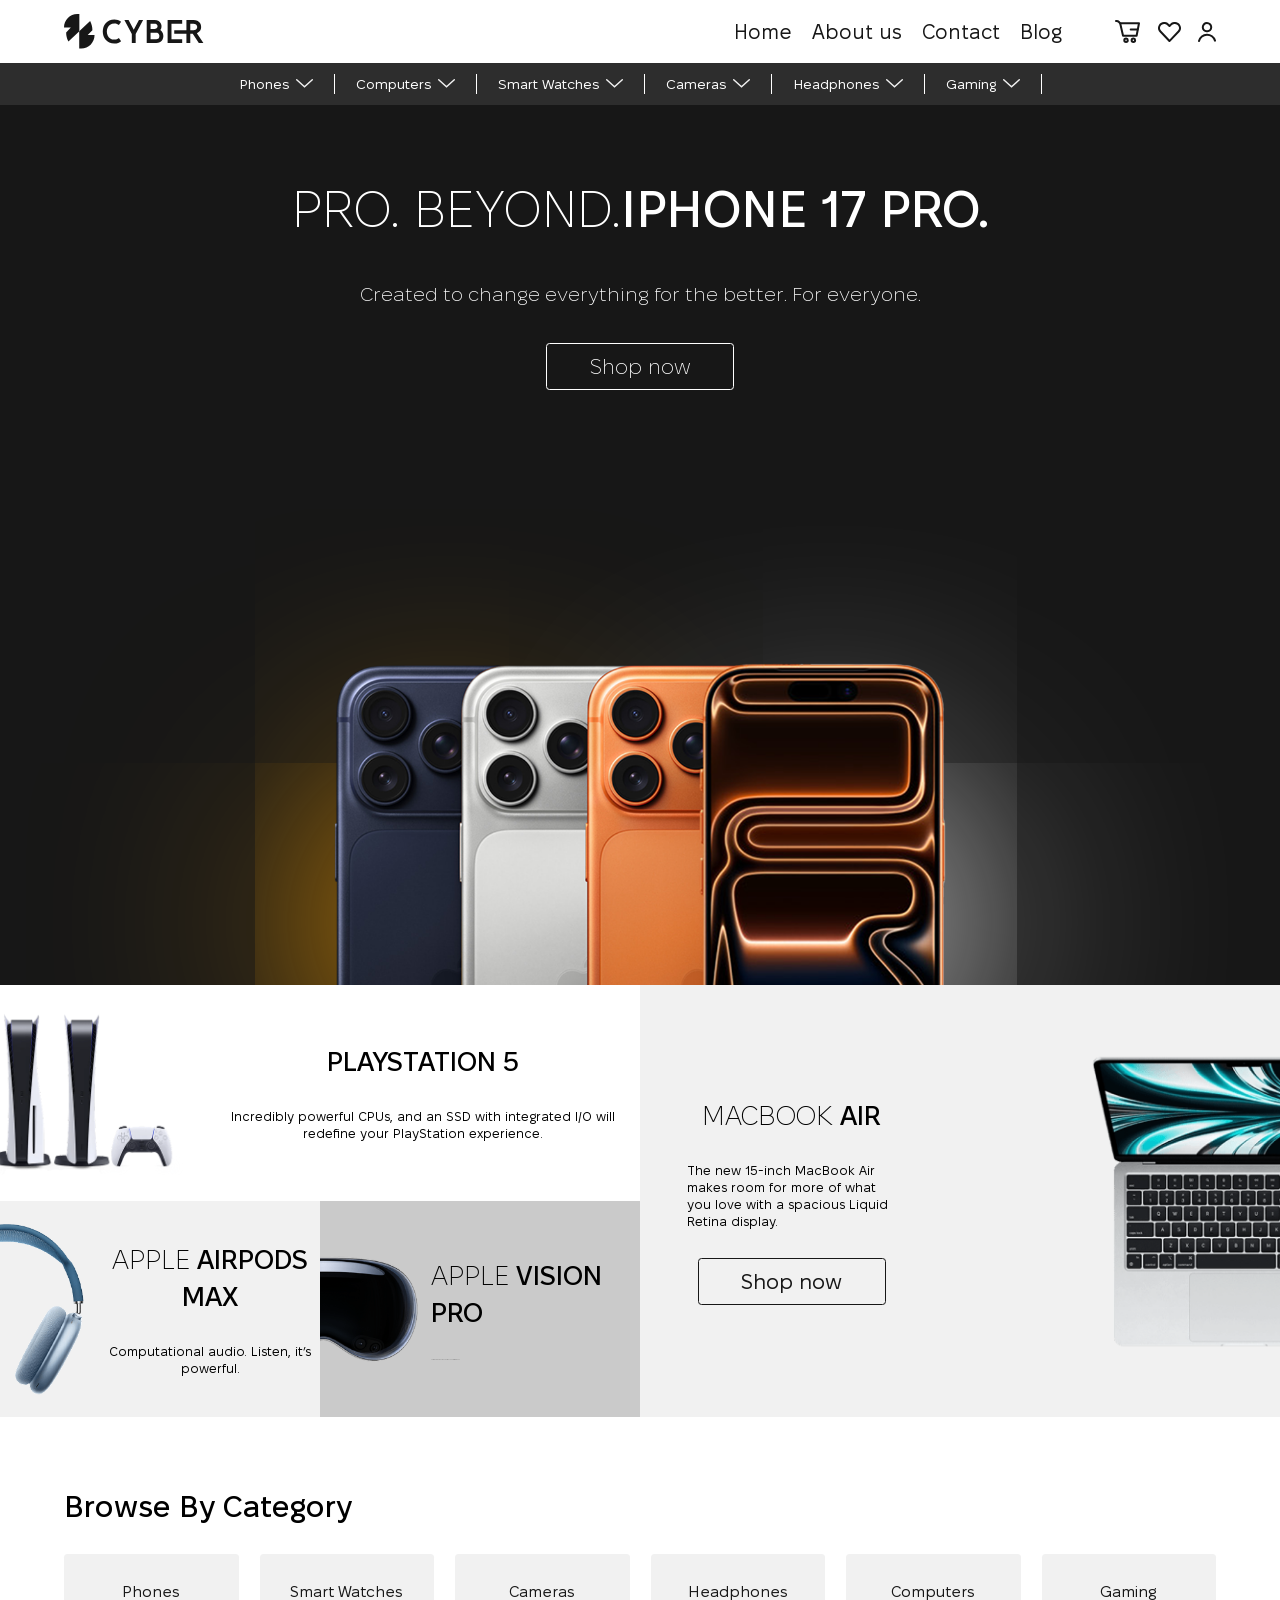
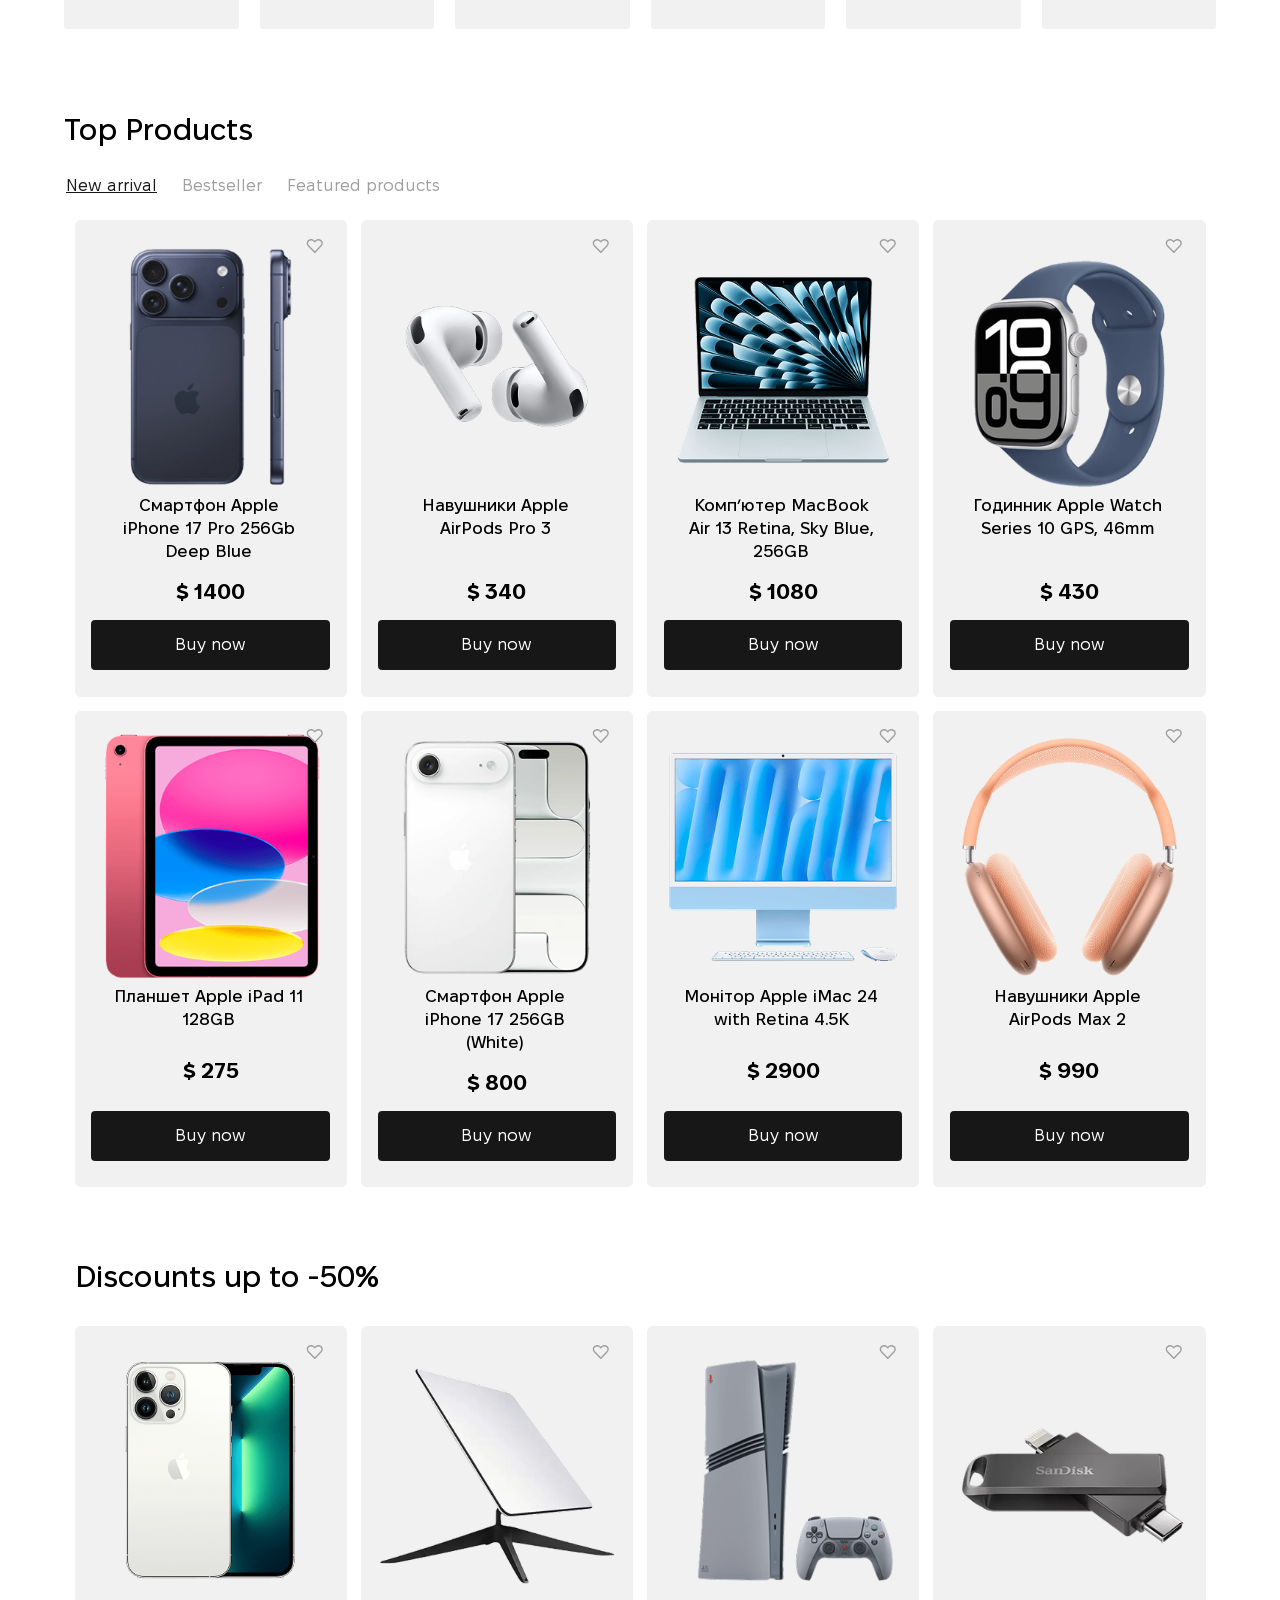
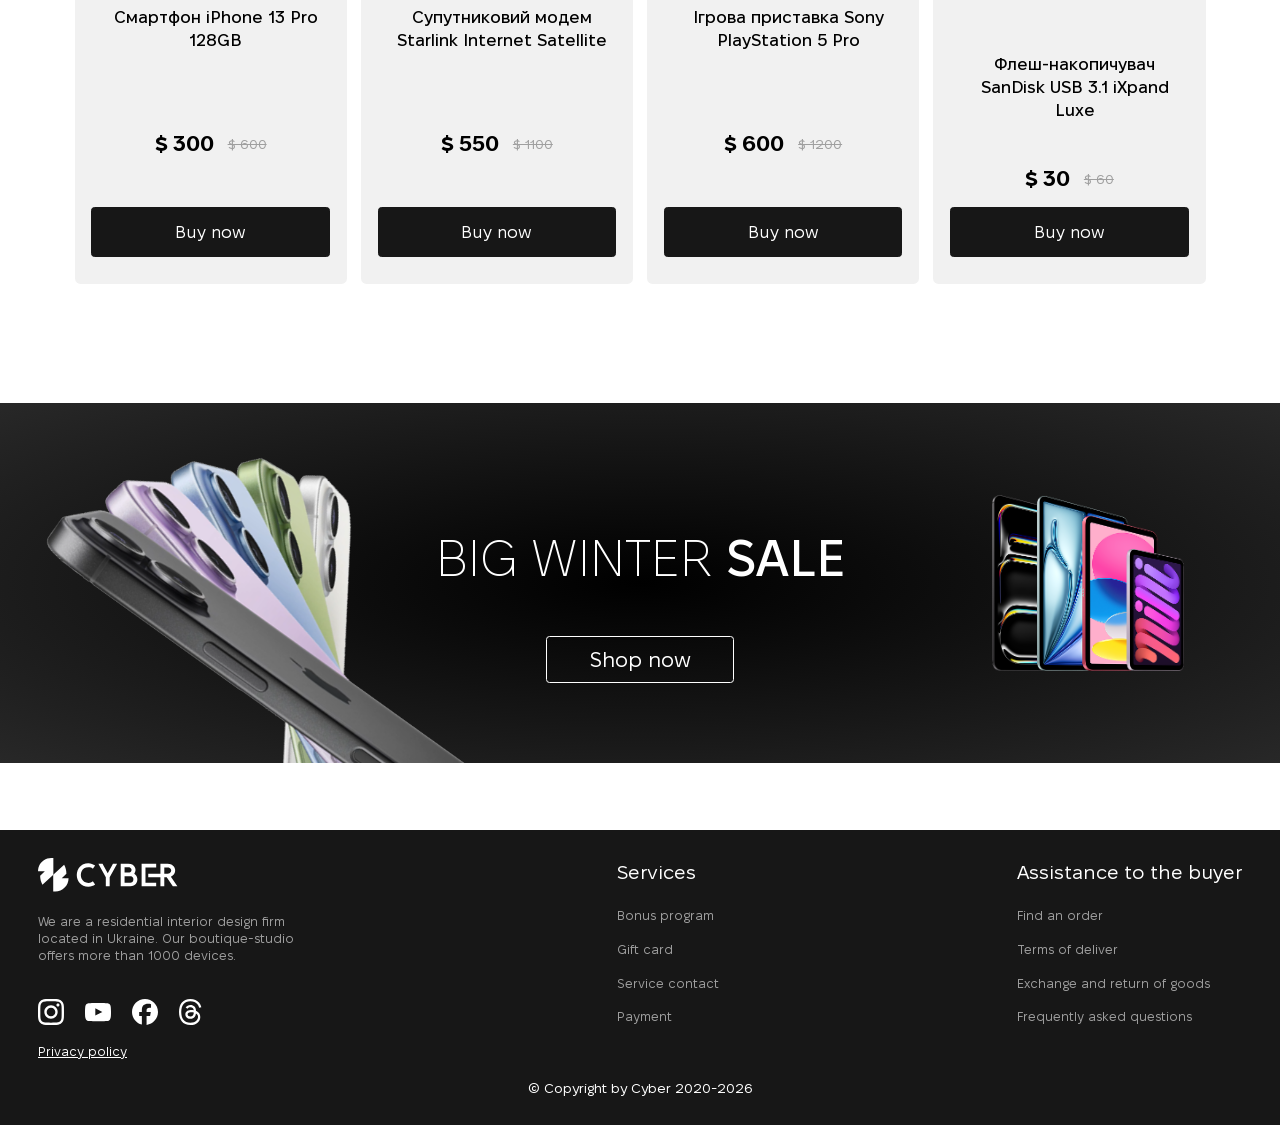
==== commit 869d18b0: "fixd" ====
--- a/index.html
+++ b/index.html
@@ -90,7 +90,7 @@
                 </picture>
                 <div class="sp">
                     <span class="orang spann"></span>
-                    <span class="wite spann"></span>
+                    <span class="witte spann"></span>
                 </div>
 
             </div>
@@ -150,9 +150,9 @@
                     <a class="top" href="#">Featured products</a>
                 </div>
             </div>
-            <div class="catalog wrapper">
+            <div class="catalog">
                 <figure href="produkt.html">
-                    <div class="hurd"><a href="#"><svg class="serc" width="23" height="20" viewBox="0 0 23 20"
+                    <div class="hurd"><a href="favourite.html"><svg class="serc" width="23" height="20" viewBox="0 0 23 20"
                                 fill="none" xmlns="http://www.w3.org/2000/svg">
                                 <path
                                     d="M19.6964 1.83918C18.6231 1.17018 17.3517 0.888134 16.0945 1.04021C14.8374 1.19229 13.6708 1.76927 12.7898 2.6747L11.5029 3.9355H11.4728L10.201 2.6747C9.31999 1.76927 8.15341 1.19229 6.89627 1.04021C5.63914 0.888134 4.36764 1.17018 3.29435 1.83918C2.66711 2.24347 2.13834 2.78187 1.74649 3.4152C1.35465 4.04853 1.10959 4.76085 1.02919 5.50032C0.948776 6.23978 1.03502 6.98778 1.28166 7.68989C1.52829 8.39199 1.9291 9.03054 2.45491 9.55905L11.4376 19L11.6185 18.8199L11.6739 18.8749L20.551 9.55905C21.0761 9.02952 21.4759 8.39009 21.7213 7.68734C21.9668 6.98458 22.0516 6.2362 21.9698 5.49667C21.8879 4.75714 21.6414 4.04511 21.2481 3.41239C20.8548 2.77968 20.3247 2.24223 19.6964 1.83918V1.83918Z"
@@ -178,7 +178,7 @@
                     </figcaption>
                 </figure>
                 <figure>
-                    <div class="hurd"><a href="#"><svg class="serc" width="23" height="20" viewBox="0 0 23 20"
+                    <div class="hurd"><a href="favourite.html"><svg class="serc" width="23" height="20" viewBox="0 0 23 20"
                                 fill="none" xmlns="http://www.w3.org/2000/svg">
                                 <path
                                     d="M19.6964 1.83918C18.6231 1.17018 17.3517 0.888134 16.0945 1.04021C14.8374 1.19229 13.6708 1.76927 12.7898 2.6747L11.5029 3.9355H11.4728L10.201 2.6747C9.31999 1.76927 8.15341 1.19229 6.89627 1.04021C5.63914 0.888134 4.36764 1.17018 3.29435 1.83918C2.66711 2.24347 2.13834 2.78187 1.74649 3.4152C1.35465 4.04853 1.10959 4.76085 1.02919 5.50032C0.948776 6.23978 1.03502 6.98778 1.28166 7.68989C1.52829 8.39199 1.9291 9.03054 2.45491 9.55905L11.4376 19L11.6185 18.8199L11.6739 18.8749L20.551 9.55905C21.0761 9.02952 21.4759 8.39009 21.7213 7.68734C21.9668 6.98458 22.0516 6.2362 21.9698 5.49667C21.8879 4.75714 21.6414 4.04511 21.2481 3.41239C20.8548 2.77968 20.3247 2.24223 19.6964 1.83918V1.83918Z"
@@ -205,7 +205,7 @@
                     </figcaption>
                 </figure>
                 <figure>
-                    <div class="hurd"><a href="#"><svg class="serc" width="23" height="20" viewBox="0 0 23 20"
+                    <div class="hurd"><a href="favourite.html"><svg class="serc" width="23" height="20" viewBox="0 0 23 20"
                                 fill="none" xmlns="http://www.w3.org/2000/svg">
                                 <path
                                     d="M19.6964 1.83918C18.6231 1.17018 17.3517 0.888134 16.0945 1.04021C14.8374 1.19229 13.6708 1.76927 12.7898 2.6747L11.5029 3.9355H11.4728L10.201 2.6747C9.31999 1.76927 8.15341 1.19229 6.89627 1.04021C5.63914 0.888134 4.36764 1.17018 3.29435 1.83918C2.66711 2.24347 2.13834 2.78187 1.74649 3.4152C1.35465 4.04853 1.10959 4.76085 1.02919 5.50032C0.948776 6.23978 1.03502 6.98778 1.28166 7.68989C1.52829 8.39199 1.9291 9.03054 2.45491 9.55905L11.4376 19L11.6185 18.8199L11.6739 18.8749L20.551 9.55905C21.0761 9.02952 21.4759 8.39009 21.7213 7.68734C21.9668 6.98458 22.0516 6.2362 21.9698 5.49667C21.8879 4.75714 21.6414 4.04511 21.2481 3.41239C20.8548 2.77968 20.3247 2.24223 19.6964 1.83918V1.83918Z"
@@ -232,7 +232,7 @@
                     </figcaption>
                 </figure>
                 <figure>
-                    <div class="hurd"><a href="#"><svg class="serc" width="23" height="20" viewBox="0 0 23 20"
+                    <div class="hurd"><a href="favourite.html"><svg class="serc" width="23" height="20" viewBox="0 0 23 20"
                                 fill="none" xmlns="http://www.w3.org/2000/svg">
                                 <path
                                     d="M19.6964 1.83918C18.6231 1.17018 17.3517 0.888134 16.0945 1.04021C14.8374 1.19229 13.6708 1.76927 12.7898 2.6747L11.5029 3.9355H11.4728L10.201 2.6747C9.31999 1.76927 8.15341 1.19229 6.89627 1.04021C5.63914 0.888134 4.36764 1.17018 3.29435 1.83918C2.66711 2.24347 2.13834 2.78187 1.74649 3.4152C1.35465 4.04853 1.10959 4.76085 1.02919 5.50032C0.948776 6.23978 1.03502 6.98778 1.28166 7.68989C1.52829 8.39199 1.9291 9.03054 2.45491 9.55905L11.4376 19L11.6185 18.8199L11.6739 18.8749L20.551 9.55905C21.0761 9.02952 21.4759 8.39009 21.7213 7.68734C21.9668 6.98458 22.0516 6.2362 21.9698 5.49667C21.8879 4.75714 21.6414 4.04511 21.2481 3.41239C20.8548 2.77968 20.3247 2.24223 19.6964 1.83918V1.83918Z"
@@ -259,7 +259,7 @@
                     </figcaption>
                 </figure>
                 <figure>
-                    <div class="hurd"><a href="#"><svg class="serc" width="23" height="20" viewBox="0 0 23 20"
+                    <div class="hurd"><a href="favourite.html"><svg class="serc" width="23" height="20" viewBox="0 0 23 20"
                                 fill="none" xmlns="http://www.w3.org/2000/svg">
                                 <path
                                     d="M19.6964 1.83918C18.6231 1.17018 17.3517 0.888134 16.0945 1.04021C14.8374 1.19229 13.6708 1.76927 12.7898 2.6747L11.5029 3.9355H11.4728L10.201 2.6747C9.31999 1.76927 8.15341 1.19229 6.89627 1.04021C5.63914 0.888134 4.36764 1.17018 3.29435 1.83918C2.66711 2.24347 2.13834 2.78187 1.74649 3.4152C1.35465 4.04853 1.10959 4.76085 1.02919 5.50032C0.948776 6.23978 1.03502 6.98778 1.28166 7.68989C1.52829 8.39199 1.9291 9.03054 2.45491 9.55905L11.4376 19L11.6185 18.8199L11.6739 18.8749L20.551 9.55905C21.0761 9.02952 21.4759 8.39009 21.7213 7.68734C21.9668 6.98458 22.0516 6.2362 21.9698 5.49667C21.8879 4.75714 21.6414 4.04511 21.2481 3.41239C20.8548 2.77968 20.3247 2.24223 19.6964 1.83918V1.83918Z"
@@ -283,7 +283,7 @@
                     </figcaption>
                 </figure>
                 <figure>
-                    <div class="hurd"><a href="#"><svg class="serc" width="23" height="20" viewBox="0 0 23 20"
+                    <div class="hurd"><a href="favourite.html"><svg class="serc" width="23" height="20" viewBox="0 0 23 20"
                                 fill="none" xmlns="http://www.w3.org/2000/svg">
                                 <path
                                     d="M19.6964 1.83918C18.6231 1.17018 17.3517 0.888134 16.0945 1.04021C14.8374 1.19229 13.6708 1.76927 12.7898 2.6747L11.5029 3.9355H11.4728L10.201 2.6747C9.31999 1.76927 8.15341 1.19229 6.89627 1.04021C5.63914 0.888134 4.36764 1.17018 3.29435 1.83918C2.66711 2.24347 2.13834 2.78187 1.74649 3.4152C1.35465 4.04853 1.10959 4.76085 1.02919 5.50032C0.948776 6.23978 1.03502 6.98778 1.28166 7.68989C1.52829 8.39199 1.9291 9.03054 2.45491 9.55905L11.4376 19L11.6185 18.8199L11.6739 18.8749L20.551 9.55905C21.0761 9.02952 21.4759 8.39009 21.7213 7.68734C21.9668 6.98458 22.0516 6.2362 21.9698 5.49667C21.8879 4.75714 21.6414 4.04511 21.2481 3.41239C20.8548 2.77968 20.3247 2.24223 19.6964 1.83918V1.83918Z"
@@ -306,7 +306,7 @@
                     </figcaption>
                 </figure>
                 <figure>
-                    <div class="hurd"><a href="#"><svg class="serc" width="23" height="20" viewBox="0 0 23 20"
+                    <div class="hurd"><a href="favourite.html"><svg class="serc" width="23" height="20" viewBox="0 0 23 20"
                                 fill="none" xmlns="http://www.w3.org/2000/svg">
                                 <path
                                     d="M19.6964 1.83918C18.6231 1.17018 17.3517 0.888134 16.0945 1.04021C14.8374 1.19229 13.6708 1.76927 12.7898 2.6747L11.5029 3.9355H11.4728L10.201 2.6747C9.31999 1.76927 8.15341 1.19229 6.89627 1.04021C5.63914 0.888134 4.36764 1.17018 3.29435 1.83918C2.66711 2.24347 2.13834 2.78187 1.74649 3.4152C1.35465 4.04853 1.10959 4.76085 1.02919 5.50032C0.948776 6.23978 1.03502 6.98778 1.28166 7.68989C1.52829 8.39199 1.9291 9.03054 2.45491 9.55905L11.4376 19L11.6185 18.8199L11.6739 18.8749L20.551 9.55905C21.0761 9.02952 21.4759 8.39009 21.7213 7.68734C21.9668 6.98458 22.0516 6.2362 21.9698 5.49667C21.8879 4.75714 21.6414 4.04511 21.2481 3.41239C20.8548 2.77968 20.3247 2.24223 19.6964 1.83918V1.83918Z"
@@ -332,7 +332,7 @@
                     </figcaption>
                 </figure>
                 <figure>
-                    <div class="hurd"><a href="#"><svg class="serc" width="23" height="20" viewBox="0 0 23 20"
+                    <div class="hurd"><a href="favourite.html"><svg class="serc" width="23" height="20" viewBox="0 0 23 20"
                                 fill="none" xmlns="http://www.w3.org/2000/svg">
                                 <path
                                     d="M19.6964 1.83918C18.6231 1.17018 17.3517 0.888134 16.0945 1.04021C14.8374 1.19229 13.6708 1.76927 12.7898 2.6747L11.5029 3.9355H11.4728L10.201 2.6747C9.31999 1.76927 8.15341 1.19229 6.89627 1.04021C5.63914 0.888134 4.36764 1.17018 3.29435 1.83918C2.66711 2.24347 2.13834 2.78187 1.74649 3.4152C1.35465 4.04853 1.10959 4.76085 1.02919 5.50032C0.948776 6.23978 1.03502 6.98778 1.28166 7.68989C1.52829 8.39199 1.9291 9.03054 2.45491 9.55905L11.4376 19L11.6185 18.8199L11.6739 18.8749L20.551 9.55905C21.0761 9.02952 21.4759 8.39009 21.7213 7.68734C21.9668 6.98458 22.0516 6.2362 21.9698 5.49667C21.8879 4.75714 21.6414 4.04511 21.2481 3.41239C20.8548 2.77968 20.3247 2.24223 19.6964 1.83918V1.83918Z"
@@ -363,7 +363,7 @@
             <h2>Discounts up to -50%</h2>
             <div class="catalog">
                 <figure>
-                    <div class="hurd"><a href="#"><svg class="serc" width="23" height="20" viewBox="0 0 23 20"
+                    <div class="hurd"><a href="favourite.html"><svg class="serc" width="23" height="20" viewBox="0 0 23 20"
                                 fill="none" xmlns="http://www.w3.org/2000/svg">
                                 <path
                                     d="M19.6964 1.83918C18.6231 1.17018 17.3517 0.888134 16.0945 1.04021C14.8374 1.19229 13.6708 1.76927 12.7898 2.6747L11.5029 3.9355H11.4728L10.201 2.6747C9.31999 1.76927 8.15341 1.19229 6.89627 1.04021C5.63914 0.888134 4.36764 1.17018 3.29435 1.83918C2.66711 2.24347 2.13834 2.78187 1.74649 3.4152C1.35465 4.04853 1.10959 4.76085 1.02919 5.50032C0.948776 6.23978 1.03502 6.98778 1.28166 7.68989C1.52829 8.39199 1.9291 9.03054 2.45491 9.55905L11.4376 19L11.6185 18.8199L11.6739 18.8749L20.551 9.55905C21.0761 9.02952 21.4759 8.39009 21.7213 7.68734C21.9668 6.98458 22.0516 6.2362 21.9698 5.49667C21.8879 4.75714 21.6414 4.04511 21.2481 3.41239C20.8548 2.77968 20.3247 2.24223 19.6964 1.83918V1.83918Z"
@@ -390,7 +390,7 @@
                     </figcaption>
                 </figure>
                 <figure>
-                    <div class="hurd"><a href="#"><svg class="serc" width="23" height="20" viewBox="0 0 23 20"
+                    <div class="hurd"><a href="favourite.html"><svg class="serc" width="23" height="20" viewBox="0 0 23 20"
                                 fill="none" xmlns="http://www.w3.org/2000/svg">
                                 <path
                                     d="M19.6964 1.83918C18.6231 1.17018 17.3517 0.888134 16.0945 1.04021C14.8374 1.19229 13.6708 1.76927 12.7898 2.6747L11.5029 3.9355H11.4728L10.201 2.6747C9.31999 1.76927 8.15341 1.19229 6.89627 1.04021C5.63914 0.888134 4.36764 1.17018 3.29435 1.83918C2.66711 2.24347 2.13834 2.78187 1.74649 3.4152C1.35465 4.04853 1.10959 4.76085 1.02919 5.50032C0.948776 6.23978 1.03502 6.98778 1.28166 7.68989C1.52829 8.39199 1.9291 9.03054 2.45491 9.55905L11.4376 19L11.6185 18.8199L11.6739 18.8749L20.551 9.55905C21.0761 9.02952 21.4759 8.39009 21.7213 7.68734C21.9668 6.98458 22.0516 6.2362 21.9698 5.49667C21.8879 4.75714 21.6414 4.04511 21.2481 3.41239C20.8548 2.77968 20.3247 2.24223 19.6964 1.83918V1.83918Z"
@@ -417,7 +417,7 @@
                     </figcaption>
                 </figure>
                 <figure>
-                    <div class="hurd"><a href="#"><svg class="serc" width="23" height="20" viewBox="0 0 23 20"
+                    <div class="hurd"><a href="favourite.html"><svg class="serc" width="23" height="20" viewBox="0 0 23 20"
                                 fill="none" xmlns="http://www.w3.org/2000/svg">
                                 <path
                                     d="M19.6964 1.83918C18.6231 1.17018 17.3517 0.888134 16.0945 1.04021C14.8374 1.19229 13.6708 1.76927 12.7898 2.6747L11.5029 3.9355H11.4728L10.201 2.6747C9.31999 1.76927 8.15341 1.19229 6.89627 1.04021C5.63914 0.888134 4.36764 1.17018 3.29435 1.83918C2.66711 2.24347 2.13834 2.78187 1.74649 3.4152C1.35465 4.04853 1.10959 4.76085 1.02919 5.50032C0.948776 6.23978 1.03502 6.98778 1.28166 7.68989C1.52829 8.39199 1.9291 9.03054 2.45491 9.55905L11.4376 19L11.6185 18.8199L11.6739 18.8749L20.551 9.55905C21.0761 9.02952 21.4759 8.39009 21.7213 7.68734C21.9668 6.98458 22.0516 6.2362 21.9698 5.49667C21.8879 4.75714 21.6414 4.04511 21.2481 3.41239C20.8548 2.77968 20.3247 2.24223 19.6964 1.83918V1.83918Z"
@@ -444,7 +444,7 @@
                     </figcaption>
                 </figure>
                 <figure>
-                    <div class="hurd"><a href="#"><svg class="serc" width="23" height="20" viewBox="0 0 23 20"
+                    <div class="hurd"><a href="favourite.html"><svg class="serc" width="23" height="20" viewBox="0 0 23 20"
                                 fill="none" xmlns="http://www.w3.org/2000/svg">
                                 <path
                                     d="M19.6964 1.83918C18.6231 1.17018 17.3517 0.888134 16.0945 1.04021C14.8374 1.19229 13.6708 1.76927 12.7898 2.6747L11.5029 3.9355H11.4728L10.201 2.6747C9.31999 1.76927 8.15341 1.19229 6.89627 1.04021C5.63914 0.888134 4.36764 1.17018 3.29435 1.83918C2.66711 2.24347 2.13834 2.78187 1.74649 3.4152C1.35465 4.04853 1.10959 4.76085 1.02919 5.50032C0.948776 6.23978 1.03502 6.98778 1.28166 7.68989C1.52829 8.39199 1.9291 9.03054 2.45491 9.55905L11.4376 19L11.6185 18.8199L11.6739 18.8749L20.551 9.55905C21.0761 9.02952 21.4759 8.39009 21.7213 7.68734C21.9668 6.98458 22.0516 6.2362 21.9698 5.49667C21.8879 4.75714 21.6414 4.04511 21.2481 3.41239C20.8548 2.77968 20.3247 2.24223 19.6964 1.83918V1.83918Z"
--- a/css/style.css
+++ b/css/style.css
@@ -441,7 +441,7 @@
     box-shadow: 0 0 500rem 100rem orange;
 }
 
-.wite {
+.witte {
     left: 80%;
     background-color: rgb(255, 255, 255);
     box-shadow: 0 0 500rem 100rem rgb(255, 255, 255);
@@ -1157,9 +1157,8 @@
 }
 
 .tph {
-    display: flex;
-    flex-direction: column;
-    justify-content: center;
+    display: grid;
+
     gap: 20px;
     height: 100%;
 }
@@ -1173,18 +1172,22 @@
     background-color: rgba(241, 241, 241, 1);
     border-radius: 8px;
     width: 100%;
+    height: 100%;
+    object-fit: cover;
 }
 
 .ekr img {
     background-color: rgba(241, 241, 241, 1);
-    padding: 15rem 0;
-    width: 100%;
+    width: 100%;
+    height: 100%;
+    object-fit: cover;
     border-radius: 8px;
 }
 
 .hedpr img {
     background-color: rgba(241, 241, 241, 1);
     width: 100%;
+    height: 100%;
     border-radius: 8px;
 }
 
@@ -1400,7 +1403,7 @@
 
 .portab td {
     font-size: 24rem;
-    padding: 0 30rem;
+    padding: 20rem 30rem;
 }
 
 .like h2 {
@@ -1437,7 +1440,7 @@
     left: 50%;
     color: rgba(159, 159, 159, 1);
     transform: translate(-50%, -50%);
-    font-size: 28rem;
+    font-size: 18rem;
     font-weight: 400;
 }
 
@@ -1767,13 +1770,13 @@
 
 @media screen and (min-width:1440px) {
     html {
-        font-size: 1px;
+        font-size: .8px;
     }
 }
 
 @media screen and (min-width:1900px) {
     html {
-        font-size: 1.35px;
+        font-size: 1px;
     }
 
     .iphon17top,
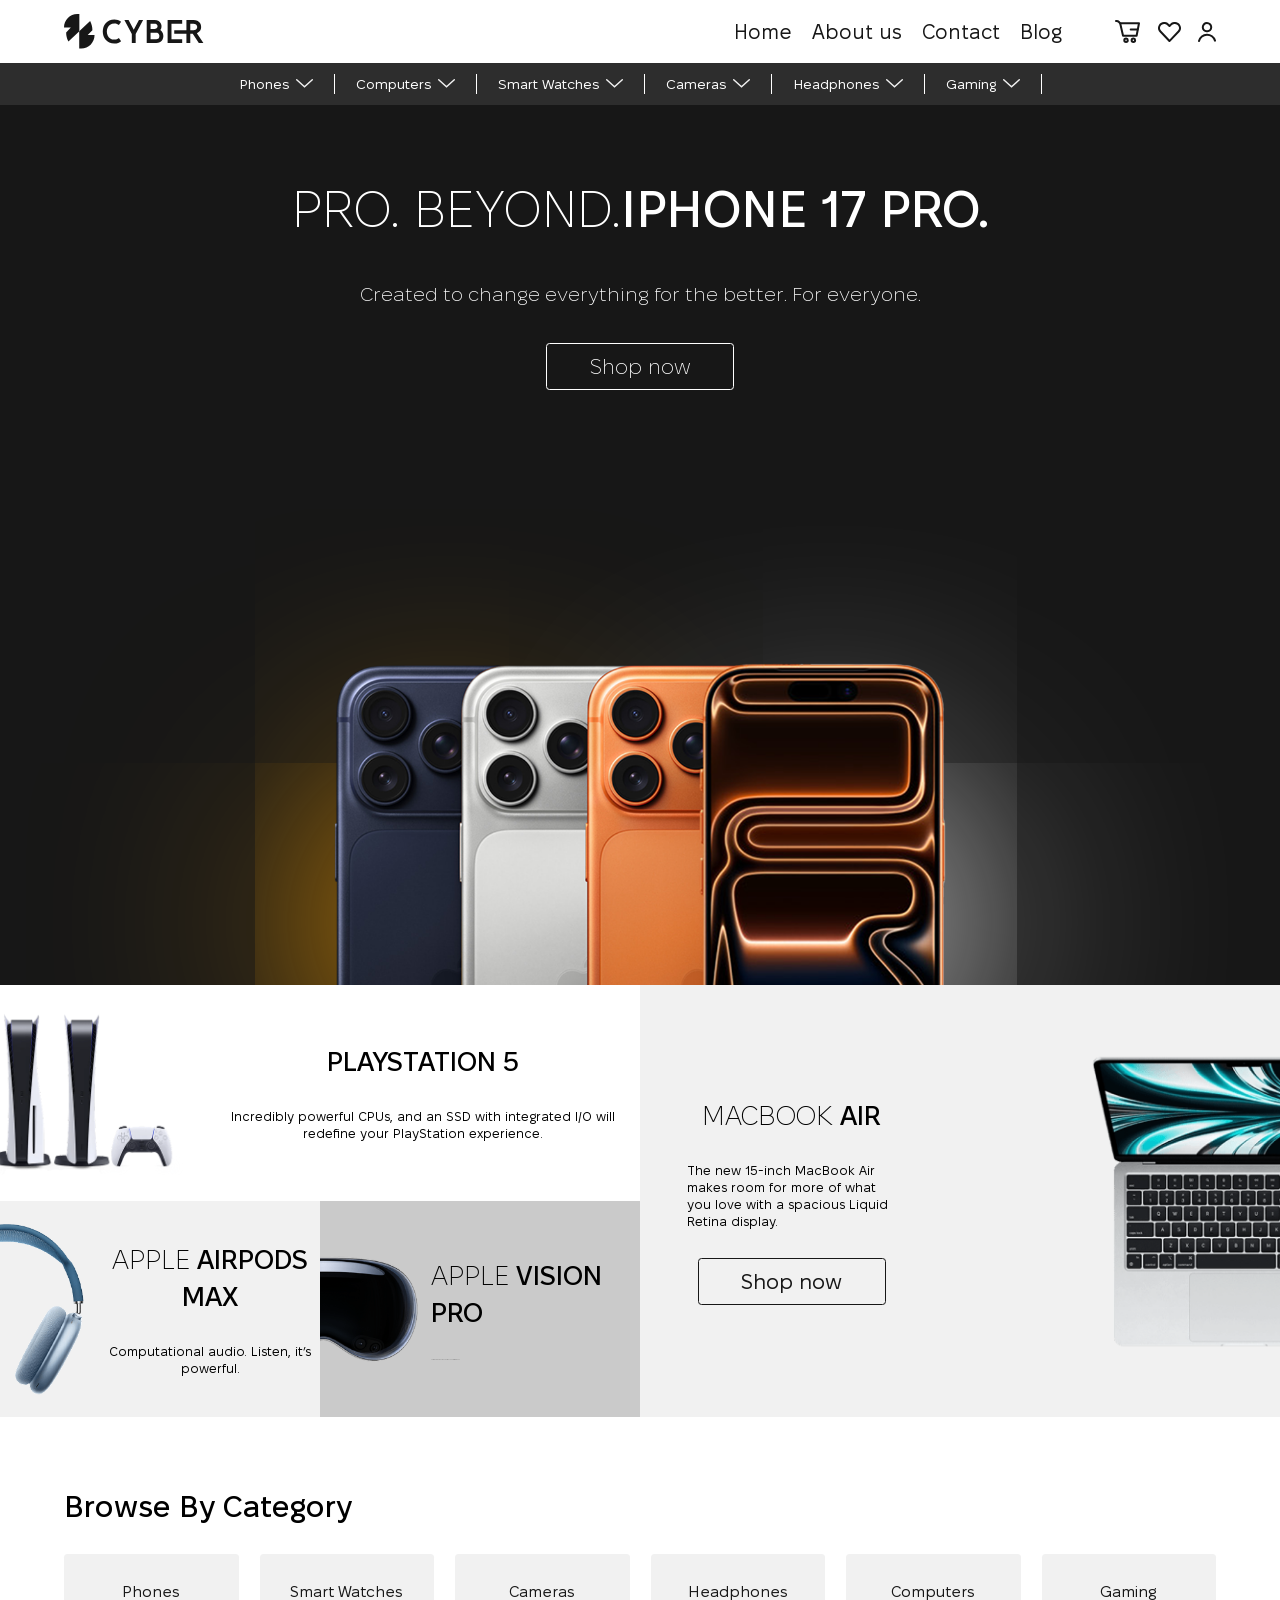
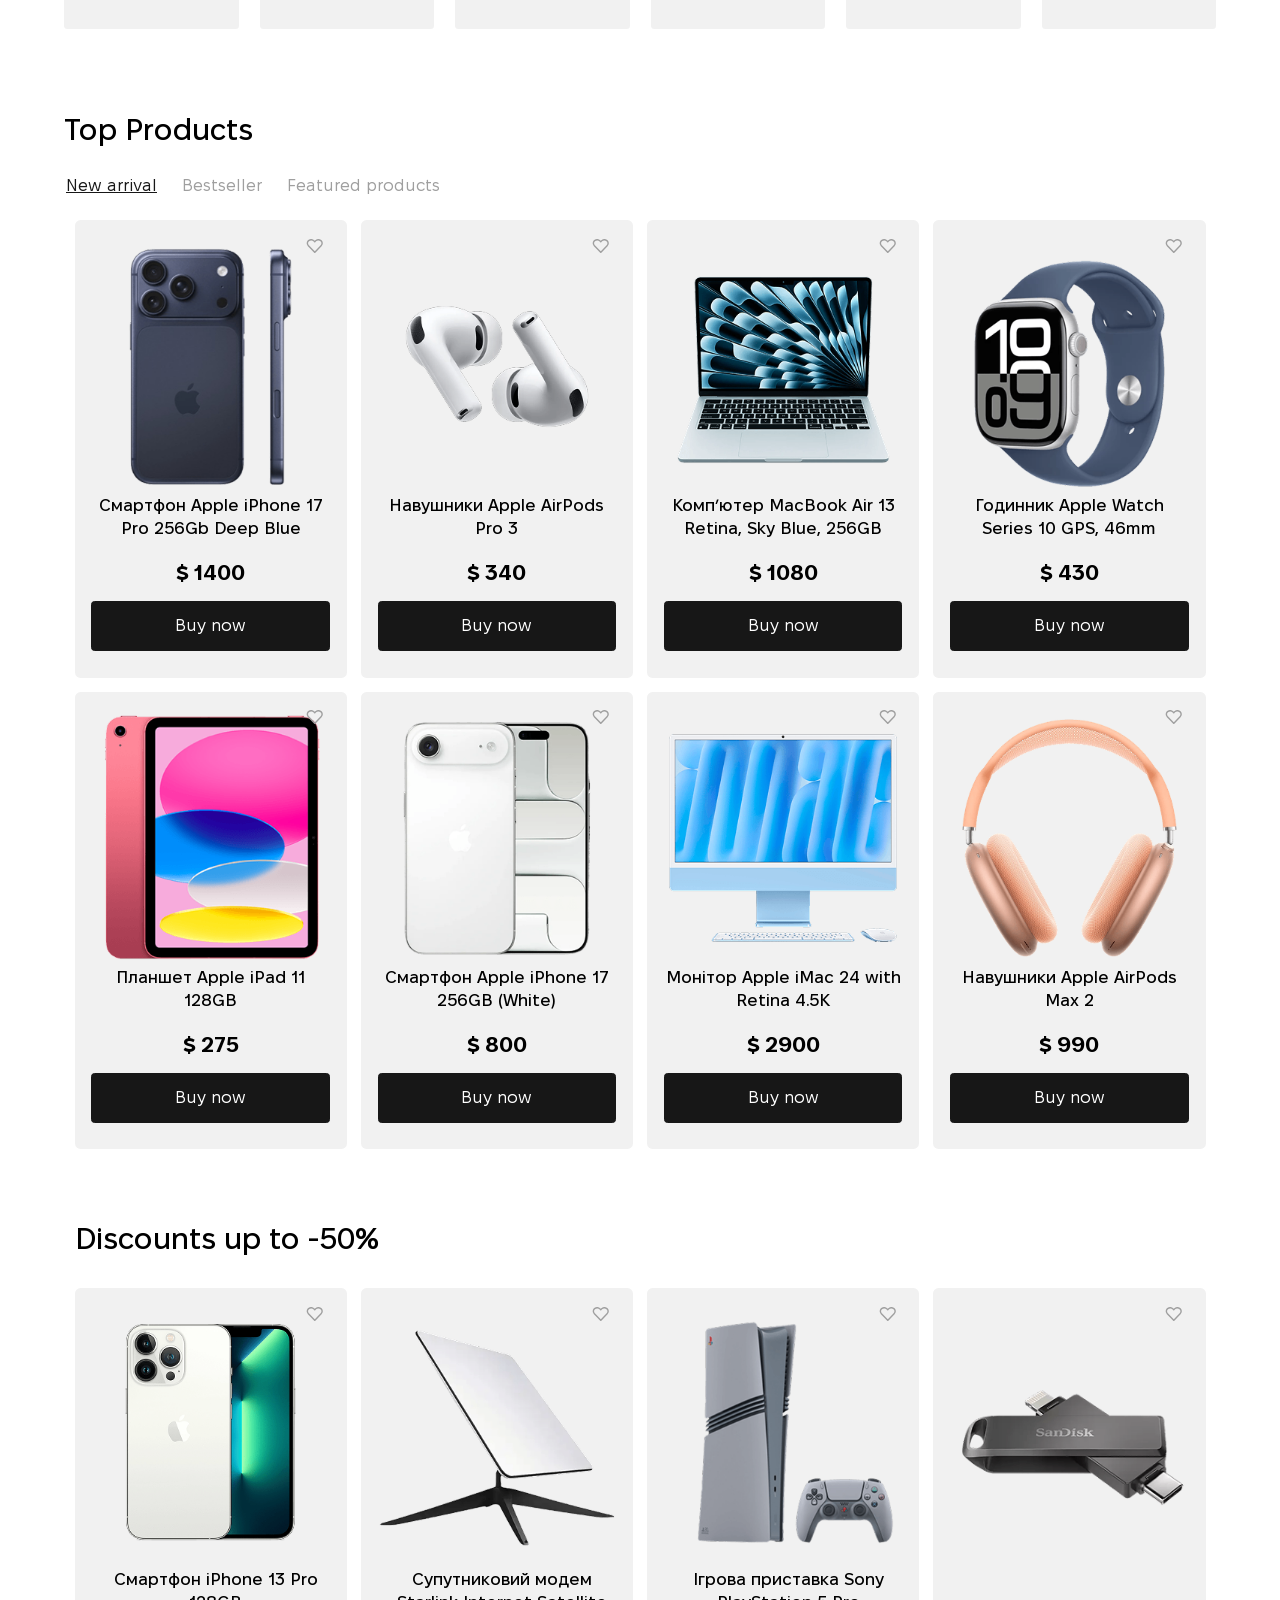
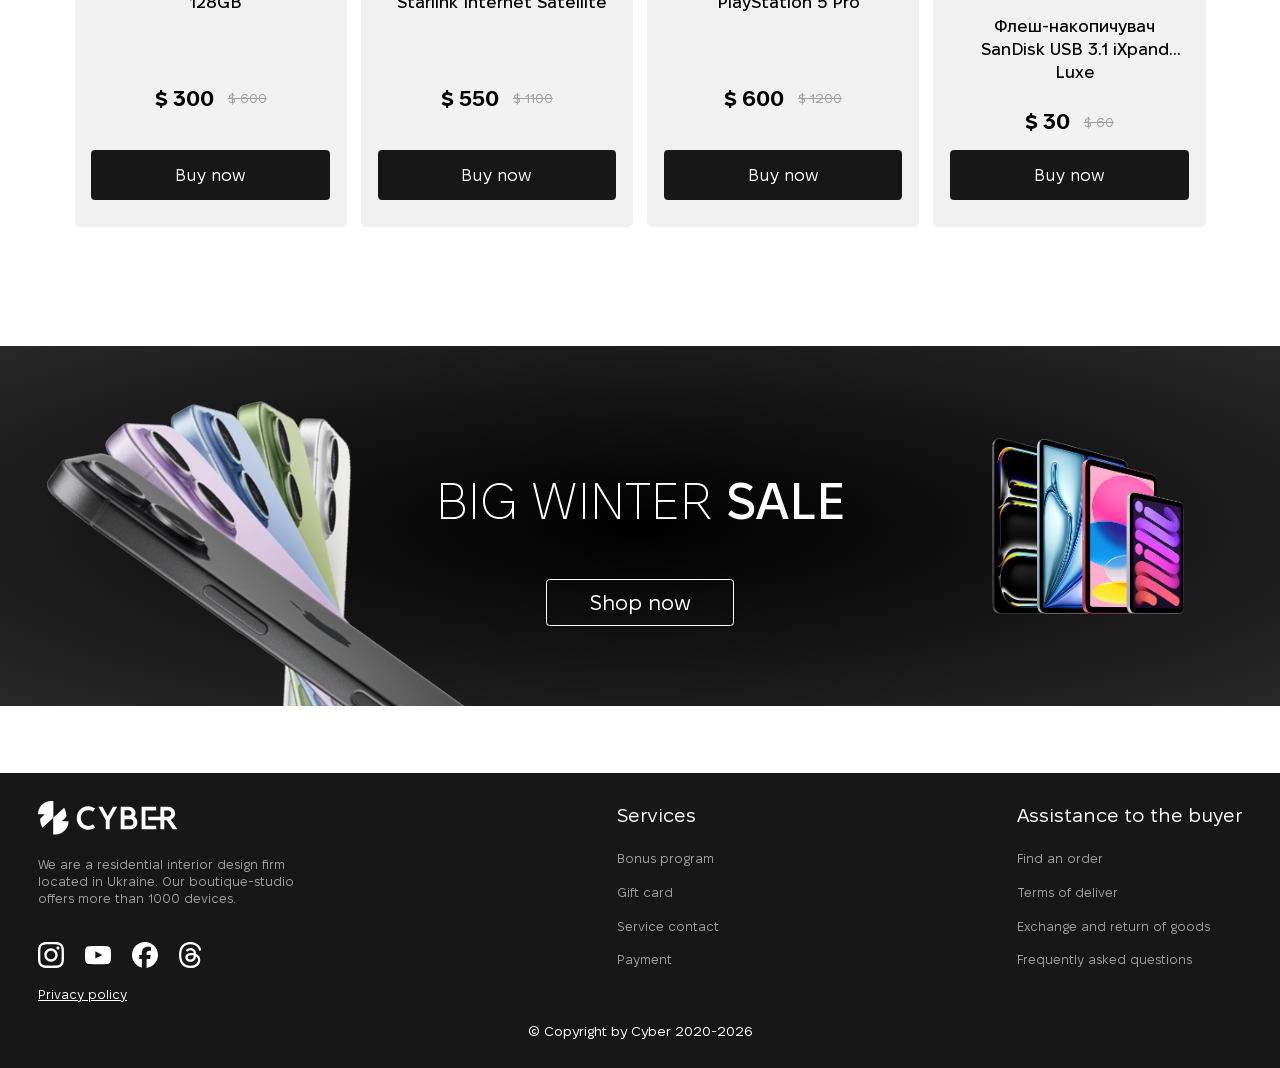
==== commit 5552e329: "orderd" ====
--- a/index.html
+++ b/index.html
@@ -6,10 +6,64 @@
     <meta name="viewport"
         content="width=device-width,user-scaleble=yes,initial-scale=1.0,maximum-scale=2.0,minimum-scale=1.0">
     <link rel="stylesheet" href="css/style.css">
+
     <title>E-com Cyber the best shop ever where you been to </title>
 </head>
 
 <body>
+    <div class="dark-bgc"></div>
+    <div class="popup" id="popup">
+        <div class="popup-content">
+            <p class="close" id="close">x</p>
+            <div class="tabs">
+                <a href="#" class="active btn" data-reg="login">
+                    Log in
+                </a>
+                <a href="#" class="btn" data-reg="signup">
+                    Sign up
+                </a>
+            </div>
+            <form method="post" action="singin.php" class="form login active">
+                <div class="conlog">
+                    <label class="logled">Email or phone</label>
+                    <input name="emaorpho" type="text" placeholder="Enter your email or phone">
+                </div>
+                <div class="conlog1">
+                    <label class="logled">Password</label>
+                    <input name="passwords" type="password" placeholder="Password">
+                </div>
+                <a class="forgot" href="#">Forgot password?</a>
+                <button type="submit" class="btn-log">
+                    Log in
+                </button>
+            </form>
+            <form method="post" action="singup.php" class="form signup">
+                <div class="consin2">
+                    <label class="know">First name</label>
+                    <input name="firstname" type="text" placeholder="Enter your first name">
+                </div>
+                <div class="consin">
+                    <label class="know">Last name</label>
+                    <input name="lastname" type="text" placeholder="Enter your last name">
+                </div>
+                <div class="consin">
+                    <label class="know">Email or phone</label>
+                    <input name="emorph" type="text" placeholder="Enter your email or phone">
+                </div>
+                <div class="consin">
+                    <label class="know">Password</label>
+                    <input name="password" type="password" placeholder="*********">
+                </div>
+                <div class="consin1">
+                    <label class="know">Repeat password</label>
+                    <input name="reppasword" type="password" placeholder="*********">
+                </div>
+                <button type="submit" class="btn-log">
+                    Sign up
+                </button>
+            </form>
+        </div>
+    </div>
     <header class="header">
         <div class="head wrapper">
             <div class="logo">
@@ -31,14 +85,14 @@
                         </ul>
                     </div>
                     <div class="sociall">
-                        <a class="fastmove" href="#"><img src="img/ShoppingCart.svg" alt="magazin">
+                        <a class="fastmove" href="basket.html"><img src="img/ShoppingCart.svg" alt="magazin">
                         </a>
                         <a class="fastmove" href="favourite.html"><img src="img/heard.svg" alt="like">
                         </a>
-                        <a class="fastmove" href="#"><img src="img/login.svg" alt="login">
-                        </a>
-                    </div>
-                </div>
+                        <a class="fastmove" id="open" href="#"><img class="open" src="img/login.svg" alt="login">
+                        </a>
+                    </div>
+
             </nav>
             <div class="burger">
                 <span class="br1"></span>
@@ -145,15 +199,15 @@
             <div class="topprodukt">
                 <h2>Top Products</h2>
                 <div class="clas">
-                    <a class="top active" href="#">New arrival</a>
+                    <a class="top activee" href="#">New arrival</a>
                     <a class="top" href="#">Bestseller</a>
                     <a class="top" href="#">Featured products</a>
                 </div>
             </div>
             <div class="catalog">
                 <figure href="produkt.html">
-                    <div class="hurd"><a href="favourite.html"><svg class="serc" width="23" height="20" viewBox="0 0 23 20"
-                                fill="none" xmlns="http://www.w3.org/2000/svg">
+                    <div class="hurd"><a href="favourite.html"><svg class="serc" width="23" height="20"
+                                viewBox="0 0 23 20" fill="none" xmlns="http://www.w3.org/2000/svg">
                                 <path
                                     d="M19.6964 1.83918C18.6231 1.17018 17.3517 0.888134 16.0945 1.04021C14.8374 1.19229 13.6708 1.76927 12.7898 2.6747L11.5029 3.9355H11.4728L10.201 2.6747C9.31999 1.76927 8.15341 1.19229 6.89627 1.04021C5.63914 0.888134 4.36764 1.17018 3.29435 1.83918C2.66711 2.24347 2.13834 2.78187 1.74649 3.4152C1.35465 4.04853 1.10959 4.76085 1.02919 5.50032C0.948776 6.23978 1.03502 6.98778 1.28166 7.68989C1.52829 8.39199 1.9291 9.03054 2.45491 9.55905L11.4376 19L11.6185 18.8199L11.6739 18.8749L20.551 9.55905C21.0761 9.02952 21.4759 8.39009 21.7213 7.68734C21.9668 6.98458 22.0516 6.2362 21.9698 5.49667C21.8879 4.75714 21.6414 4.04511 21.2481 3.41239C20.8548 2.77968 20.3247 2.24223 19.6964 1.83918V1.83918Z"
                                     stroke="#9F9F9F" stroke-width="2" stroke-linecap="round" stroke-linejoin="round" />
@@ -178,8 +232,8 @@
                     </figcaption>
                 </figure>
                 <figure>
-                    <div class="hurd"><a href="favourite.html"><svg class="serc" width="23" height="20" viewBox="0 0 23 20"
-                                fill="none" xmlns="http://www.w3.org/2000/svg">
+                    <div class="hurd"><a href="favourite.html"><svg class="serc" width="23" height="20"
+                                viewBox="0 0 23 20" fill="none" xmlns="http://www.w3.org/2000/svg">
                                 <path
                                     d="M19.6964 1.83918C18.6231 1.17018 17.3517 0.888134 16.0945 1.04021C14.8374 1.19229 13.6708 1.76927 12.7898 2.6747L11.5029 3.9355H11.4728L10.201 2.6747C9.31999 1.76927 8.15341 1.19229 6.89627 1.04021C5.63914 0.888134 4.36764 1.17018 3.29435 1.83918C2.66711 2.24347 2.13834 2.78187 1.74649 3.4152C1.35465 4.04853 1.10959 4.76085 1.02919 5.50032C0.948776 6.23978 1.03502 6.98778 1.28166 7.68989C1.52829 8.39199 1.9291 9.03054 2.45491 9.55905L11.4376 19L11.6185 18.8199L11.6739 18.8749L20.551 9.55905C21.0761 9.02952 21.4759 8.39009 21.7213 7.68734C21.9668 6.98458 22.0516 6.2362 21.9698 5.49667C21.8879 4.75714 21.6414 4.04511 21.2481 3.41239C20.8548 2.77968 20.3247 2.24223 19.6964 1.83918V1.83918Z"
                                     stroke="#9F9F9F" stroke-width="2" stroke-linecap="round" stroke-linejoin="round" />
@@ -205,8 +259,8 @@
                     </figcaption>
                 </figure>
                 <figure>
-                    <div class="hurd"><a href="favourite.html"><svg class="serc" width="23" height="20" viewBox="0 0 23 20"
-                                fill="none" xmlns="http://www.w3.org/2000/svg">
+                    <div class="hurd"><a href="favourite.html"><svg class="serc" width="23" height="20"
+                                viewBox="0 0 23 20" fill="none" xmlns="http://www.w3.org/2000/svg">
                                 <path
                                     d="M19.6964 1.83918C18.6231 1.17018 17.3517 0.888134 16.0945 1.04021C14.8374 1.19229 13.6708 1.76927 12.7898 2.6747L11.5029 3.9355H11.4728L10.201 2.6747C9.31999 1.76927 8.15341 1.19229 6.89627 1.04021C5.63914 0.888134 4.36764 1.17018 3.29435 1.83918C2.66711 2.24347 2.13834 2.78187 1.74649 3.4152C1.35465 4.04853 1.10959 4.76085 1.02919 5.50032C0.948776 6.23978 1.03502 6.98778 1.28166 7.68989C1.52829 8.39199 1.9291 9.03054 2.45491 9.55905L11.4376 19L11.6185 18.8199L11.6739 18.8749L20.551 9.55905C21.0761 9.02952 21.4759 8.39009 21.7213 7.68734C21.9668 6.98458 22.0516 6.2362 21.9698 5.49667C21.8879 4.75714 21.6414 4.04511 21.2481 3.41239C20.8548 2.77968 20.3247 2.24223 19.6964 1.83918V1.83918Z"
                                     stroke="#9F9F9F" stroke-width="2" stroke-linecap="round" stroke-linejoin="round" />
@@ -232,8 +286,8 @@
                     </figcaption>
                 </figure>
                 <figure>
-                    <div class="hurd"><a href="favourite.html"><svg class="serc" width="23" height="20" viewBox="0 0 23 20"
-                                fill="none" xmlns="http://www.w3.org/2000/svg">
+                    <div class="hurd"><a href="favourite.html"><svg class="serc" width="23" height="20"
+                                viewBox="0 0 23 20" fill="none" xmlns="http://www.w3.org/2000/svg">
                                 <path
                                     d="M19.6964 1.83918C18.6231 1.17018 17.3517 0.888134 16.0945 1.04021C14.8374 1.19229 13.6708 1.76927 12.7898 2.6747L11.5029 3.9355H11.4728L10.201 2.6747C9.31999 1.76927 8.15341 1.19229 6.89627 1.04021C5.63914 0.888134 4.36764 1.17018 3.29435 1.83918C2.66711 2.24347 2.13834 2.78187 1.74649 3.4152C1.35465 4.04853 1.10959 4.76085 1.02919 5.50032C0.948776 6.23978 1.03502 6.98778 1.28166 7.68989C1.52829 8.39199 1.9291 9.03054 2.45491 9.55905L11.4376 19L11.6185 18.8199L11.6739 18.8749L20.551 9.55905C21.0761 9.02952 21.4759 8.39009 21.7213 7.68734C21.9668 6.98458 22.0516 6.2362 21.9698 5.49667C21.8879 4.75714 21.6414 4.04511 21.2481 3.41239C20.8548 2.77968 20.3247 2.24223 19.6964 1.83918V1.83918Z"
                                     stroke="#9F9F9F" stroke-width="2" stroke-linecap="round" stroke-linejoin="round" />
@@ -259,8 +313,8 @@
                     </figcaption>
                 </figure>
                 <figure>
-                    <div class="hurd"><a href="favourite.html"><svg class="serc" width="23" height="20" viewBox="0 0 23 20"
-                                fill="none" xmlns="http://www.w3.org/2000/svg">
+                    <div class="hurd"><a href="favourite.html"><svg class="serc" width="23" height="20"
+                                viewBox="0 0 23 20" fill="none" xmlns="http://www.w3.org/2000/svg">
                                 <path
                                     d="M19.6964 1.83918C18.6231 1.17018 17.3517 0.888134 16.0945 1.04021C14.8374 1.19229 13.6708 1.76927 12.7898 2.6747L11.5029 3.9355H11.4728L10.201 2.6747C9.31999 1.76927 8.15341 1.19229 6.89627 1.04021C5.63914 0.888134 4.36764 1.17018 3.29435 1.83918C2.66711 2.24347 2.13834 2.78187 1.74649 3.4152C1.35465 4.04853 1.10959 4.76085 1.02919 5.50032C0.948776 6.23978 1.03502 6.98778 1.28166 7.68989C1.52829 8.39199 1.9291 9.03054 2.45491 9.55905L11.4376 19L11.6185 18.8199L11.6739 18.8749L20.551 9.55905C21.0761 9.02952 21.4759 8.39009 21.7213 7.68734C21.9668 6.98458 22.0516 6.2362 21.9698 5.49667C21.8879 4.75714 21.6414 4.04511 21.2481 3.41239C20.8548 2.77968 20.3247 2.24223 19.6964 1.83918V1.83918Z"
                                     stroke="#9F9F9F" stroke-width="2" stroke-linecap="round" stroke-linejoin="round" />
@@ -277,63 +331,63 @@
                             <p class="price">$ 275</p>
                         </div>
                         <p>
+                            <a class="btnbynow" href="produkt.html">Buy now</a>
+                        </p>
+
+                    </figcaption>
+                </figure>
+                <figure>
+                    <div class="hurd"><a href="favourite.html"><svg class="serc" width="23" height="20"
+                                viewBox="0 0 23 20" fill="none" xmlns="http://www.w3.org/2000/svg">
+                                <path
+                                    d="M19.6964 1.83918C18.6231 1.17018 17.3517 0.888134 16.0945 1.04021C14.8374 1.19229 13.6708 1.76927 12.7898 2.6747L11.5029 3.9355H11.4728L10.201 2.6747C9.31999 1.76927 8.15341 1.19229 6.89627 1.04021C5.63914 0.888134 4.36764 1.17018 3.29435 1.83918C2.66711 2.24347 2.13834 2.78187 1.74649 3.4152C1.35465 4.04853 1.10959 4.76085 1.02919 5.50032C0.948776 6.23978 1.03502 6.98778 1.28166 7.68989C1.52829 8.39199 1.9291 9.03054 2.45491 9.55905L11.4376 19L11.6185 18.8199L11.6739 18.8749L20.551 9.55905C21.0761 9.02952 21.4759 8.39009 21.7213 7.68734C21.9668 6.98458 22.0516 6.2362 21.9698 5.49667C21.8879 4.75714 21.6414 4.04511 21.2481 3.41239C20.8548 2.77968 20.3247 2.24223 19.6964 1.83918V1.83918Z"
+                                    stroke="#9F9F9F" stroke-width="2" stroke-linecap="round" stroke-linejoin="round" />
+                            </svg></a>
+                    </div>
+                    <figcaption>
+                        <div>
+                            <picture>
+                                <img src="img/iphon16.png" alt="iphon17">
+                            </picture>
+                            <h2>Смартфон Apple iPhone 17 256GB (White)</h2>
+                        </div>
+                        <div class="pr item-centr">
+                            <p class="price">$ 800</p>
+                        </div>
+                        <p>
+                            <a class="btnbynow flax-centr" href="produkt.html">Buy now</a>
+                        </p>
+                    </figcaption>
+                </figure>
+                <figure>
+                    <div class="hurd"><a href="favourite.html"><svg class="serc" width="23" height="20"
+                                viewBox="0 0 23 20" fill="none" xmlns="http://www.w3.org/2000/svg">
+                                <path
+                                    d="M19.6964 1.83918C18.6231 1.17018 17.3517 0.888134 16.0945 1.04021C14.8374 1.19229 13.6708 1.76927 12.7898 2.6747L11.5029 3.9355H11.4728L10.201 2.6747C9.31999 1.76927 8.15341 1.19229 6.89627 1.04021C5.63914 0.888134 4.36764 1.17018 3.29435 1.83918C2.66711 2.24347 2.13834 2.78187 1.74649 3.4152C1.35465 4.04853 1.10959 4.76085 1.02919 5.50032C0.948776 6.23978 1.03502 6.98778 1.28166 7.68989C1.52829 8.39199 1.9291 9.03054 2.45491 9.55905L11.4376 19L11.6185 18.8199L11.6739 18.8749L20.551 9.55905C21.0761 9.02952 21.4759 8.39009 21.7213 7.68734C21.9668 6.98458 22.0516 6.2362 21.9698 5.49667C21.8879 4.75714 21.6414 4.04511 21.2481 3.41239C20.8548 2.77968 20.3247 2.24223 19.6964 1.83918V1.83918Z"
+                                    stroke="#9F9F9F" stroke-width="2" stroke-linecap="round" stroke-linejoin="round" />
+                            </svg></a>
+                    </div>
+                    <figcaption>
+                        <div>
+                            <picture>
+                                <img src="img/imak.png" alt="imak">
+                            </picture>
+                            <h2>Монітор Apple iMac 24 with Retina 4.5K</h2>
+                        </div>
+
+                        <div class="pr item-centr">
+                            <p class="price">$ 2900</p>
+                        </div>
+                        <p>
                             <a class="btnbynow" href="#">Buy now</a>
                         </p>
 
-                    </figcaption>
-                </figure>
-                <figure>
-                    <div class="hurd"><a href="favourite.html"><svg class="serc" width="23" height="20" viewBox="0 0 23 20"
-                                fill="none" xmlns="http://www.w3.org/2000/svg">
-                                <path
-                                    d="M19.6964 1.83918C18.6231 1.17018 17.3517 0.888134 16.0945 1.04021C14.8374 1.19229 13.6708 1.76927 12.7898 2.6747L11.5029 3.9355H11.4728L10.201 2.6747C9.31999 1.76927 8.15341 1.19229 6.89627 1.04021C5.63914 0.888134 4.36764 1.17018 3.29435 1.83918C2.66711 2.24347 2.13834 2.78187 1.74649 3.4152C1.35465 4.04853 1.10959 4.76085 1.02919 5.50032C0.948776 6.23978 1.03502 6.98778 1.28166 7.68989C1.52829 8.39199 1.9291 9.03054 2.45491 9.55905L11.4376 19L11.6185 18.8199L11.6739 18.8749L20.551 9.55905C21.0761 9.02952 21.4759 8.39009 21.7213 7.68734C21.9668 6.98458 22.0516 6.2362 21.9698 5.49667C21.8879 4.75714 21.6414 4.04511 21.2481 3.41239C20.8548 2.77968 20.3247 2.24223 19.6964 1.83918V1.83918Z"
-                                    stroke="#9F9F9F" stroke-width="2" stroke-linecap="round" stroke-linejoin="round" />
-                            </svg></a>
-                    </div>
-                    <figcaption>
-                        <div>
-                            <picture>
-                                <img src="img/iphon16.png" alt="iphon17">
-                            </picture>
-                            <h2>Смартфон Apple iPhone 17 256GB (White)</h2>
-                        </div>
-                        <div class="pr item-centr">
-                            <p class="price">$ 800</p>
-                        </div>
-                        <p>
-                            <a class="btnbynow flax-centr" href="#">Buy now</a>
-                        </p>
-                    </figcaption>
-                </figure>
-                <figure>
-                    <div class="hurd"><a href="favourite.html"><svg class="serc" width="23" height="20" viewBox="0 0 23 20"
-                                fill="none" xmlns="http://www.w3.org/2000/svg">
-                                <path
-                                    d="M19.6964 1.83918C18.6231 1.17018 17.3517 0.888134 16.0945 1.04021C14.8374 1.19229 13.6708 1.76927 12.7898 2.6747L11.5029 3.9355H11.4728L10.201 2.6747C9.31999 1.76927 8.15341 1.19229 6.89627 1.04021C5.63914 0.888134 4.36764 1.17018 3.29435 1.83918C2.66711 2.24347 2.13834 2.78187 1.74649 3.4152C1.35465 4.04853 1.10959 4.76085 1.02919 5.50032C0.948776 6.23978 1.03502 6.98778 1.28166 7.68989C1.52829 8.39199 1.9291 9.03054 2.45491 9.55905L11.4376 19L11.6185 18.8199L11.6739 18.8749L20.551 9.55905C21.0761 9.02952 21.4759 8.39009 21.7213 7.68734C21.9668 6.98458 22.0516 6.2362 21.9698 5.49667C21.8879 4.75714 21.6414 4.04511 21.2481 3.41239C20.8548 2.77968 20.3247 2.24223 19.6964 1.83918V1.83918Z"
-                                    stroke="#9F9F9F" stroke-width="2" stroke-linecap="round" stroke-linejoin="round" />
-                            </svg></a>
-                    </div>
-                    <figcaption>
-                        <div>
-                            <picture>
-                                <img src="img/imak.png" alt="imak">
-                            </picture>
-                            <h2>Монітор Apple iMac 24 with Retina 4.5K</h2>
-                        </div>
-
-                        <div class="pr item-centr">
-                            <p class="price">$ 2900</p>
-                        </div>
-                        <p>
-                            <a class="btnbynow" href="#">Buy now</a>
-                        </p>
-
-
-                    </figcaption>
-                </figure>
-                <figure>
-                    <div class="hurd"><a href="favourite.html"><svg class="serc" width="23" height="20" viewBox="0 0 23 20"
-                                fill="none" xmlns="http://www.w3.org/2000/svg">
+
+                    </figcaption>
+                </figure>
+                <figure>
+                    <div class="hurd"><a href="favourite.html"><svg class="serc" width="23" height="20"
+                                viewBox="0 0 23 20" fill="none" xmlns="http://www.w3.org/2000/svg">
                                 <path
                                     d="M19.6964 1.83918C18.6231 1.17018 17.3517 0.888134 16.0945 1.04021C14.8374 1.19229 13.6708 1.76927 12.7898 2.6747L11.5029 3.9355H11.4728L10.201 2.6747C9.31999 1.76927 8.15341 1.19229 6.89627 1.04021C5.63914 0.888134 4.36764 1.17018 3.29435 1.83918C2.66711 2.24347 2.13834 2.78187 1.74649 3.4152C1.35465 4.04853 1.10959 4.76085 1.02919 5.50032C0.948776 6.23978 1.03502 6.98778 1.28166 7.68989C1.52829 8.39199 1.9291 9.03054 2.45491 9.55905L11.4376 19L11.6185 18.8199L11.6739 18.8749L20.551 9.55905C21.0761 9.02952 21.4759 8.39009 21.7213 7.68734C21.9668 6.98458 22.0516 6.2362 21.9698 5.49667C21.8879 4.75714 21.6414 4.04511 21.2481 3.41239C20.8548 2.77968 20.3247 2.24223 19.6964 1.83918V1.83918Z"
                                     stroke="#9F9F9F" stroke-width="2" stroke-linecap="round" stroke-linejoin="round" />
@@ -352,7 +406,7 @@
                             <p class="price">$ 990</p>
                         </div>
                         <p>
-                            <a class="btnbynow" href="#">Buy now</a>
+                            <a class="btnbynow" href="produkt.html">Buy now</a>
                         </p>
 
                     </figcaption>
@@ -363,8 +417,8 @@
             <h2>Discounts up to -50%</h2>
             <div class="catalog">
                 <figure>
-                    <div class="hurd"><a href="favourite.html"><svg class="serc" width="23" height="20" viewBox="0 0 23 20"
-                                fill="none" xmlns="http://www.w3.org/2000/svg">
+                    <div class="hurd"><a href="favourite.html"><svg class="serc" width="23" height="20"
+                                viewBox="0 0 23 20" fill="none" xmlns="http://www.w3.org/2000/svg">
                                 <path
                                     d="M19.6964 1.83918C18.6231 1.17018 17.3517 0.888134 16.0945 1.04021C14.8374 1.19229 13.6708 1.76927 12.7898 2.6747L11.5029 3.9355H11.4728L10.201 2.6747C9.31999 1.76927 8.15341 1.19229 6.89627 1.04021C5.63914 0.888134 4.36764 1.17018 3.29435 1.83918C2.66711 2.24347 2.13834 2.78187 1.74649 3.4152C1.35465 4.04853 1.10959 4.76085 1.02919 5.50032C0.948776 6.23978 1.03502 6.98778 1.28166 7.68989C1.52829 8.39199 1.9291 9.03054 2.45491 9.55905L11.4376 19L11.6185 18.8199L11.6739 18.8749L20.551 9.55905C21.0761 9.02952 21.4759 8.39009 21.7213 7.68734C21.9668 6.98458 22.0516 6.2362 21.9698 5.49667C21.8879 4.75714 21.6414 4.04511 21.2481 3.41239C20.8548 2.77968 20.3247 2.24223 19.6964 1.83918V1.83918Z"
                                     stroke="#9F9F9F" stroke-width="2" stroke-linecap="round" stroke-linejoin="round" />
@@ -384,14 +438,14 @@
                             <p class="price-50">$ 600</p>
                         </div>
                         <p>
-                            <a class="btnbynow" href="#">Buy now</a>
-                        </p>
-
-                    </figcaption>
-                </figure>
-                <figure>
-                    <div class="hurd"><a href="favourite.html"><svg class="serc" width="23" height="20" viewBox="0 0 23 20"
-                                fill="none" xmlns="http://www.w3.org/2000/svg">
+                            <a class="btnbynow" href="produkt.html">Buy now</a>
+                        </p>
+
+                    </figcaption>
+                </figure>
+                <figure>
+                    <div class="hurd"><a href="favourite.html"><svg class="serc" width="23" height="20"
+                                viewBox="0 0 23 20" fill="none" xmlns="http://www.w3.org/2000/svg">
                                 <path
                                     d="M19.6964 1.83918C18.6231 1.17018 17.3517 0.888134 16.0945 1.04021C14.8374 1.19229 13.6708 1.76927 12.7898 2.6747L11.5029 3.9355H11.4728L10.201 2.6747C9.31999 1.76927 8.15341 1.19229 6.89627 1.04021C5.63914 0.888134 4.36764 1.17018 3.29435 1.83918C2.66711 2.24347 2.13834 2.78187 1.74649 3.4152C1.35465 4.04853 1.10959 4.76085 1.02919 5.50032C0.948776 6.23978 1.03502 6.98778 1.28166 7.68989C1.52829 8.39199 1.9291 9.03054 2.45491 9.55905L11.4376 19L11.6185 18.8199L11.6739 18.8749L20.551 9.55905C21.0761 9.02952 21.4759 8.39009 21.7213 7.68734C21.9668 6.98458 22.0516 6.2362 21.9698 5.49667C21.8879 4.75714 21.6414 4.04511 21.2481 3.41239C20.8548 2.77968 20.3247 2.24223 19.6964 1.83918V1.83918Z"
                                     stroke="#9F9F9F" stroke-width="2" stroke-linecap="round" stroke-linejoin="round" />
@@ -411,14 +465,14 @@
                             <p class="price-50">$ 1100</p>
                         </div>
                         <p>
-                            <a class="btnbynow" href="#">Buy now</a>
-                        </p>
-
-                    </figcaption>
-                </figure>
-                <figure>
-                    <div class="hurd"><a href="favourite.html"><svg class="serc" width="23" height="20" viewBox="0 0 23 20"
-                                fill="none" xmlns="http://www.w3.org/2000/svg">
+                            <a class="btnbynow" href="produkt.html">Buy now</a>
+                        </p>
+
+                    </figcaption>
+                </figure>
+                <figure>
+                    <div class="hurd"><a href="favourite.html"><svg class="serc" width="23" height="20"
+                                viewBox="0 0 23 20" fill="none" xmlns="http://www.w3.org/2000/svg">
                                 <path
                                     d="M19.6964 1.83918C18.6231 1.17018 17.3517 0.888134 16.0945 1.04021C14.8374 1.19229 13.6708 1.76927 12.7898 2.6747L11.5029 3.9355H11.4728L10.201 2.6747C9.31999 1.76927 8.15341 1.19229 6.89627 1.04021C5.63914 0.888134 4.36764 1.17018 3.29435 1.83918C2.66711 2.24347 2.13834 2.78187 1.74649 3.4152C1.35465 4.04853 1.10959 4.76085 1.02919 5.50032C0.948776 6.23978 1.03502 6.98778 1.28166 7.68989C1.52829 8.39199 1.9291 9.03054 2.45491 9.55905L11.4376 19L11.6185 18.8199L11.6739 18.8749L20.551 9.55905C21.0761 9.02952 21.4759 8.39009 21.7213 7.68734C21.9668 6.98458 22.0516 6.2362 21.9698 5.49667C21.8879 4.75714 21.6414 4.04511 21.2481 3.41239C20.8548 2.77968 20.3247 2.24223 19.6964 1.83918V1.83918Z"
                                     stroke="#9F9F9F" stroke-width="2" stroke-linecap="round" stroke-linejoin="round" />
@@ -438,14 +492,14 @@
                             <p class="price-50">$ 1200</p>
                         </div>
                         <p>
-                            <a class="btnbynow" href="#">Buy now</a>
-                        </p>
-
-                    </figcaption>
-                </figure>
-                <figure>
-                    <div class="hurd"><a href="favourite.html"><svg class="serc" width="23" height="20" viewBox="0 0 23 20"
-                                fill="none" xmlns="http://www.w3.org/2000/svg">
+                            <a class="btnbynow" href="produkt.html">Buy now</a>
+                        </p>
+
+                    </figcaption>
+                </figure>
+                <figure>
+                    <div class="hurd"><a href="favourite.html"><svg class="serc" width="23" height="20"
+                                viewBox="0 0 23 20" fill="none" xmlns="http://www.w3.org/2000/svg">
                                 <path
                                     d="M19.6964 1.83918C18.6231 1.17018 17.3517 0.888134 16.0945 1.04021C14.8374 1.19229 13.6708 1.76927 12.7898 2.6747L11.5029 3.9355H11.4728L10.201 2.6747C9.31999 1.76927 8.15341 1.19229 6.89627 1.04021C5.63914 0.888134 4.36764 1.17018 3.29435 1.83918C2.66711 2.24347 2.13834 2.78187 1.74649 3.4152C1.35465 4.04853 1.10959 4.76085 1.02919 5.50032C0.948776 6.23978 1.03502 6.98778 1.28166 7.68989C1.52829 8.39199 1.9291 9.03054 2.45491 9.55905L11.4376 19L11.6185 18.8199L11.6739 18.8749L20.551 9.55905C21.0761 9.02952 21.4759 8.39009 21.7213 7.68734C21.9668 6.98458 22.0516 6.2362 21.9698 5.49667C21.8879 4.75714 21.6414 4.04511 21.2481 3.41239C20.8548 2.77968 20.3247 2.24223 19.6964 1.83918V1.83918Z"
                                     stroke="#9F9F9F" stroke-width="2" stroke-linecap="round" stroke-linejoin="round" />
@@ -465,13 +519,14 @@
                             <p class="price-50">$ 60</p>
                         </div>
                         <p>
-                            <a class="btnbynow" href="#">Buy now</a>
-                        </p>
-
-                    </figcaption>
-                </figure>
-            </div>
-        </div>
+                            <a class="btnbynow" href="produkt.html">Buy now</a>
+                        </p>
+
+                    </figcaption>
+                </figure>
+            </div>
+        </div>
+        <div class="popimg"></div>
         <div class="winter-sale flex-between">
             <picture class="foniph"><img src="img/16ippon.png" alt="iphon"></picture>
             <div class="texwin">
@@ -479,6 +534,12 @@
                 <p><a class="btn-shopwhite" href="#">Shop now</a></p>
             </div>
             <picture class="fonipa"><img src="img/ipadfon.png" alt="ipad"></picture>
+        </div>
+        <div class="popup-overlay" id="popupOverlay">
+            <div class="popup-content">
+                <span class="popup-close" id="popupClose">x</span>
+                <img src="" alt="" id="popupImg">
+            </div>
         </div>
     </main>
     <footer>
@@ -537,24 +598,7 @@
         </div>
         <p class="year ">© Copyright by Cyber 2020-2026</p>
     </footer>
-    <script>
-        const dark = document.querySelector(".dark-bgc"),
-            burger = document.querySelector(".burger"),
-            menu = document.querySelector(".menu"),
-            cancel = document.querySelector(".cancel")
-
-        burger.addEventListener("click", function () {
-            menu.style.left = "0";
-            dark.style.display = "block"
-        })
-
-        function cancelBurger() {
-            menu.style.left = "-100%";
-            dark.style.display = "none"
-        }
-        cancel.addEventListener("click", cancelBurger)
-        dark.addEventListener("click", cancelBurger)
-    </script>
+    <script src="js/script.js"></script>
 </body>
 
 </html>
--- a/css/style.css
+++ b/css/style.css
@@ -39,7 +39,7 @@
 }
 
 html {
-    font-size: 0.5px;
+    font-size: 0.8px;
 }
 
 * {
@@ -91,6 +91,13 @@
     margin: 0rem auto;
 }
 
+.wrapper1 {
+    width: 90%;
+    max-width: 850rem;
+    padding: 0 15px;
+    margin: 0rem auto;
+}
+
 .dark-bgc {
     display: none;
     position: fixed;
@@ -221,13 +228,20 @@
 .main-catalog {
     display: flex;
     align-items: center;
-    justify-content: center;
     height: 60rem;
     color: rgba(255, 255, 255, 1);
     background-color: #2D2D2D;
     font-size: 20rem;
     overflow: scroll;
 
+}
+
+.cance {
+    position: absolute;
+    left: 90%;
+    top: 0%;
+    z-index: 3;
+    font-size: 60rem;
 }
 
 .main-catalog svg {
@@ -371,8 +385,7 @@
 .imagemac {
     width: 100%;
     max-width: 300rem;
-
-
+    display: none;
 }
 
 .textmac {
@@ -422,6 +435,147 @@
 .sp {
     position: relative;
     display: none;
+}
+
+.popup {
+    position: fixed;
+    left: -140%;
+    top: 50%;
+    z-index: 1000;
+    width: 450rem;
+}
+
+.popup-content {
+    background: white;
+    border-radius: 10px;
+    width: 100%;
+    max-width: 515rem;
+    padding: 25px;
+    box-sizing: border-box;
+}
+
+.conlog {
+    padding: 25rem 0 20rem 0;
+}
+
+.consin2 {
+    padding: 20rem 0 20rem 0;
+}
+
+.forgot {
+    display: block;
+    padding: 15rem 0 30rem 0;
+}
+
+.close {
+    position: absolute;
+    right: -20%;
+    top: 0%;
+    font-size: 28px;
+    align-items: center;
+    text-align: center;
+    background-color: #FFFFFF;
+    border-radius: 50%;
+    width: 40px;
+    height: 40px;
+}
+
+.tabs {
+    display: flex;
+    gap: 10px;
+
+}
+
+.tabs a {
+    width: 50%;
+    padding: 12px;
+    text-align: center;
+    text-decoration: none;
+    color: #000000;
+    font-size: 20rem;
+    border: 1px solid #333;
+    border-radius: 5px;
+}
+
+.tabs a.active {
+    background: #171717;
+    color: white;
+    font-size: 20rem;
+}
+
+.btn-log {
+    font-size: 30rem;
+    display: flex;
+    justify-content: center;
+    align-items: center;
+    color: rgba(255, 255, 255, 1);
+    background: rgba(23, 23, 23, 1);
+    padding: 18rem;
+    border-radius: 5rem;
+    cursor: url("/img/aplecotcebtn"), pointer;
+    width: 100%;
+    box-sizing: border-box;
+}
+
+.logled {
+    font-weight: 400;
+    font-size: 18rem;
+    padding: 0 0 10rem 0;
+    text-decoration: none;
+}
+
+.forgot {
+    font-weight: 400;
+    font-size: 16rem;
+    text-decoration: underline;
+    color: #9F9F9F;
+}
+
+.conlog input,
+.conlog1 input {
+    padding: 0 0 0 20rem;
+}
+
+.know {
+    font-weight: 400;
+    font-size: 18rem;
+    padding-bottom: 10rem;
+}
+
+.pictex {
+    display: flex;
+    text-align: left;
+    align-items: center;
+    gap: 25rem;
+}
+
+.consin {
+    padding-bottom: 20rem;
+}
+
+.consin1 {
+    padding-bottom: 30rem;
+}
+
+.form {
+    display: none;
+}
+
+.form.active {
+    display: block;
+}
+
+.form label {
+    display: block;
+}
+
+.form input {
+    width: 100%;
+    height: 40px;
+    border: 1px solid #9F9F9F;
+    padding: 0 0 0 20rem;
+    border-radius: 5px;
+    box-sizing: border-box;
 }
 
 .spann {
@@ -474,6 +628,10 @@
     height: 100%;
 }
 
+.slash {
+    color: #9F9F9F;
+}
+
 picture {
     display: inline-block;
     min-height: 150rem;
@@ -484,14 +642,47 @@
     height: 100%;
     object-fit: cover;
 }
-
+.popup-overlay {
+display: none;
+position: fixed;
+inset: 0;
+z-index: 30;
+background: rgba(0, 0, 0, 0.85);
+justify-content: center;
+align-items: center;
+}
+.popup-overlay.active {
+display: flex;
+}
+
+.popup-content {
+position: relative;
+max-height: 85%;
+}
+
+.popup-content img {
+max-width: 100%;
+max-height: 85vh;
+border-radius: 8px;
+display: block;
+}
+
+.popup-close {
+position: absolute;
+top: -40px;
+right: 0;
+color: #fff;
+font-size: 36px;
+font-weight: bold;
+cursor: pointer;
+}
 .product {
     padding: 0 15rem;
 }
 
 .catalog {
     display: grid;
-    grid-template-columns: repeat(2, 1fr);
+    grid-template-columns: repeat(1, 1fr);
     gap: 20rem;
     padding: 0 15rem 70rem;
 }
@@ -505,19 +696,27 @@
 
 
 figure h2 {
-    padding: 0 30rem 0 25rem;
     font-weight: 500;
     font-size: 24rem;
-}
-.hurd{
+    display: -webkit-box;
+    -webkit-line-clamp: 2;
+    -webkit-box-orient: vertical;
+    height: 50px;
+    overflow: hidden;
+    text-overflow: ellipsis;
+}
+
+.hurd {
     position: relative;
 }
-.serc{
+
+.serc {
     position: absolute;
     left: 90%;
     width: 25rem;
     height: 20rem;
 }
+
 .price {
     text-align: center;
     font-weight: Bold;
@@ -544,7 +743,7 @@
     border: 4rem solid transparent;
 }
 
-.active {
+.activee {
     color: #171717;
     text-decoration: underline;
 }
@@ -757,6 +956,8 @@
     padding: 18rem;
     border-radius: 5rem;
     cursor: url("/img/aplecotcebtn"), pointer;
+    width: 100%;
+    box-sizing: border-box;
 }
 
 .btn-white {
@@ -769,9 +970,11 @@
     border-radius: 5rem;
     border: 1rem solid rgba(23, 23, 23, 1);
     cursor: url("/img/aplecotcebtn"), pointer;
-}
-
-.flax-between {
+    width: 100%;
+    box-sizing: border-box;
+}
+
+.kam .flax-between {
     display: flex;
     justify-content: space-between;
 }
@@ -882,8 +1085,7 @@
 
 
 .filter {
-    display: grid;
-    grid-template-columns: 20% 80%;
+    display: block;
 }
 
 .vibor li {
@@ -905,13 +1107,370 @@
     font-weight: 600;
 }
 
-
-
-
-
-
-
-
+.cata-log figure {
+    background: #F1F1F1;
+    border-radius: 8rem;
+    text-align: center;
+    padding: 27rem 24rem 38rem;
+    margin: 0;
+    transition: .5s;
+    cursor: url("/img/aplecotcebtn"), pointer;
+}
+
+.cata-log {
+    grid-template-columns: repeat(2, 1fr);
+}
+
+.cata-log figcaption {
+    display: flex;
+    flex-direction: column;
+    justify-content: space-between;
+    height: 100%;
+}
+
+picture {
+    display: inline-block;
+    min-height: 150rem;
+}
+
+.cata-log img {
+    width: 100%;
+    height: 100%;
+    object-fit: cover;
+}
+
+.popup .lebfl {
+    display: flex;
+    align-items: center;
+    gap: 15rem;
+    padding-bottom: 15rem;
+}
+
+.lebfl p {
+    font-size: 18rem;
+    font-weight: 400;
+}
+
+.lebfl input {
+    appearance: none;
+    width: 22px;
+    height: 22px;
+    border: 1px solid #9F9F9F;
+    border-radius: 3px;
+    cursor: pointer;
+}
+
+.lebfl input:checked {
+    background: #000000;
+    border: #000000;
+}
+
+.spbran {
+    color: #9F9F9F;
+}
+
+.seeall {
+    color: #9F9F9F;
+    text-decoration: underline;
+}
+
+.class {
+    padding-bottom: 40rem;
+    border-bottom: 1px solid #f1f1f1;
+}
+
+.class h2 {
+    padding-bottom: 20rem;
+}
+
+.baton-filter {
+    display: flex;
+    flex-direction: column;
+    gap: 10rem;
+}
+
+.filmen {
+    display: flex;
+    align-items: center;
+    padding: 20rem 0;
+    width: 25px;
+    height: 20px;
+}
+
+.filmen p {
+    font-size: 30rem;
+}
+
+.vibor {
+    position: fixed;
+    left: -100%;
+    top: 0;
+    gap: 20px;
+    height: 100vh;
+    width: 80vw;
+    z-index: 3;
+    display: flex;
+    flex-direction: column;
+    align-items: top;
+    padding: 50rem 15px;
+    background-color: #ffffffea;
+    transition: 1s;
+    overflow-x: scroll;
+    box-sizing: border-box;
+}
+
+.pricemin {
+    display: flex;
+    gap: 15px;
+}
+
+.pricemin input {
+    appearance: none;
+    width: 100%;
+    height: 50rem;
+    border: 1px solid #F1F1F1;
+    border-radius: 5px;
+    text-align: center;
+}
+
+.pricemin placeholder {
+    color: #9F9F9F;
+    font-size: 24rem;
+}
+
+.pages {
+    display: flex;
+    align-items: center;
+    justify-content: center;
+    gap: 30px;
+    padding: 40px 0 100rem 0;
+}
+
+.numberpag {
+    display: flex;
+}
+
+.numberpag a {
+    font-size: 24rem;
+}
+
+
+.towbask {
+    display: grid;
+    gap: 40rem;
+    padding-bottom: 100rem;
+}
+
+.conkupib {
+    display: flex;
+    justify-content: center;
+    width: 100%;
+}
+
+.kupib {
+    display: flex;
+    justify-content: center;
+    height: 100%;
+    width: 100%;
+    padding: 20rem 35rem;
+    border-radius: 10px;
+    border: 1px solid #333;
+    flex-direction: column;
+    box-sizing: border-box;
+}
+
+.primo-con {
+    padding: 30rem 0 25rem 0;
+}
+
+.prices {
+    padding: 30rem 0 40rem 0;
+}
+
+.h3bask {
+    font-weight: 500;
+    font-size: 18rem;
+    padding-bottom: 20rem;
+}
+
+.pbask {
+    font-weight: 500;
+    font-size: 14rem;
+    color: #9F9F9F;
+}
+
+.kupib .pbask2 {
+    padding-bottom: 15rem;
+}
+
+.spanba {
+    color: #171717;
+}
+
+.bskpr {
+    font-weight: 600;
+    font-size: 30rem;
+    color: #171717;
+}
+
+.towar {
+    display: flex;
+    flex-direction: column;
+    gap: 20px;
+    align-items: center;
+}
+
+.prod {
+    display: flex;
+    flex-direction: column;
+    text-align: center;
+    align-items: center;
+    justify-content: space-between;
+    background-color: #F1F1F1;
+    border-radius: 8px;
+    padding: 30rem;
+    position: relative;
+}
+
+.num {
+    width: 25rem;
+    text-align: center;
+    outline: none;
+    border: none;
+    background: transparent;
+}
+
+.plu,
+.min {
+    display: flex;
+    color: #9F9F9F;
+    width: 30rem;
+    height: 24rem;
+    background-color: transparent;
+    border: 1px solid #9F9F9F;
+    border-radius: 3px;
+    align-items: center;
+    justify-content: center;
+    cursor: pointer;
+    transition: .5s;
+}
+
+.plu:hover,
+.min:hover {
+    transform: scale(1.2);
+    border: 1px solid #171717;
+}
+
+.kupih1 {
+    font-weight: 500;
+    font-size: 28rem;
+    color: #171717;
+    text-transform: none;
+}
+
+.promo {
+    font-weight: 400;
+    font-size: 22rem;
+    color: #171717;
+    padding-bottom: 10rem;
+}
+
+.prih2 {
+    font-weight: 500;
+    font-size: 24rem;
+}
+
+.prih2cin {
+    font-weight: 600;
+    font-size: 26rem;
+}
+
+.prod,
+.pripcin {
+    font-weight: 500;
+    font-size: 24rem;
+}
+
+.prip {
+    font-weight: 400;
+    font-size: 22rem;
+    color: #9F9F9F;
+}
+
+.kupib input {
+    outline: none;
+    width: 92%;
+    padding: 20rem;
+    border-radius: 5px;
+    border: 1px solid #9F9F9F;
+}
+
+.kupib input::placeholder {
+    font-weight: 400;
+    font-size: 18px;
+    color: #9F9F9F;
+    align-items: center;
+    border-radius: 5px;
+}
+
+.kilkist {
+    display: flex;
+    gap: 15rem;
+    align-items: center;
+}
+
+.crestt {
+    position: absolute;
+    right: 20px;
+    top: 20px;
+}
+
+.metodspa .crest {
+    position: absolute;
+    left: 88%;
+    top: 10%;
+    transition: .5s;
+}
+
+.crest:hover {
+    transform: rotate(180deg) scale(1.2);
+}
+
+.contprise {
+    display: flex;
+    align-items: center;
+    justify-content: space-between;
+}
+
+.kitp .con1 {
+    padding: 30rem 0 20rem 0;
+}
+
+.con2 {
+    padding-bottom: 30rem;
+}
+
+.btn-order {
+    font-size: 24rem;
+    display: flex;
+    justify-content: center;
+    align-items: center;
+    color: rgba(255, 255, 255, 1);
+    background: rgba(23, 23, 23, 1);
+    padding: 18rem;
+    border-radius: 5rem;
+    cursor: url("/img/aplecotcebtn"), pointer;
+    width: 100%;
+    border: 1px solid transparent;
+    box-sizing: border-box;
+    transition: .5s;
+}
+
+.btn-order:hover {
+    background-color: #F1F1F1;
+    color: #171717;
+    border: 1rem solid #171717;
+}
 
 .blog {
     display: grid;
@@ -922,7 +1481,7 @@
     max-width: 1140rem;
 }
 
-.blog h2 {
+.photku .blog h2 {
     font-size: 24rem;
     font-weight: 500;
     padding: 0 0 10rem 0;
@@ -944,7 +1503,7 @@
     padding: 0 0 20rem;
 }
 
-.textblog a {
+.close .textblog a {
     font-size: 20rem;
     color: rgba(159, 159, 159, 1);
     padding: 0 10rem 0 0;
@@ -954,8 +1513,7 @@
     align-items: center;
 }
 
-
-.textblog {
+.conkupib .textblog {
     display: flex;
     flex-direction: column;
     height: 100%;
@@ -1129,8 +1687,7 @@
 }
 
 
-
-.infocon {
+.inpord .infocon {
     display: grid;
     grid-template-columns: 1fr;
     gap: 40rem;
@@ -1171,17 +1728,30 @@
 .kam img {
     background-color: rgba(241, 241, 241, 1);
     border-radius: 8px;
+    padding: 30rem;
     width: 100%;
     height: 100%;
-    object-fit: cover;
+    object-fit: contain;
+    box-sizing: border-box;
 }
 
 .ekr img {
     background-color: rgba(241, 241, 241, 1);
     width: 100%;
     height: 100%;
-    object-fit: cover;
+    object-fit: contain;
     border-radius: 8px;
+    box-sizing: border-box;
+}
+
+.conkam {
+    width: 100%;
+}
+
+.kam,
+.ekr {
+    width: 100%;
+    height: 100%;
 }
 
 .hedpr img {
@@ -1189,6 +1759,7 @@
     width: 100%;
     height: 100%;
     border-radius: 8px;
+    object-fit: contain;
 }
 
 .hedpr {
@@ -1284,7 +1855,7 @@
 }
 
 .orange {
-    background: rgba(224, 148, 27, 1);
+    background: #E0941B;
 }
 
 .blak {
@@ -1452,12 +2023,311 @@
     color: #000000;
 }
 
+.serc {
+    stroke: #F1F1F1;
+    fill: transparent;
+    transition: .5s;
+}
+
+.serc:hover {
+    stroke: #000000;
+    fill: #000000;
+}
+
+.orderh1 {
+    font-weight: 500;
+    font-size: 24rem;
+    color: #171717;
+    text-transform: none;
+    padding-bottom: 20rem;
+}
+
+.orderh2 {
+    font-weight: 500;
+    font-size: 24rem;
+    color: #171717;
+    padding-bottom: 20rem;
+}
+
+.laborform {
+    font-weight: 400;
+    font-size: 18rem;
+}
+
+.inpord {
+    appearance: none;
+    width: 100%;
+    height: 40px;
+    border: 1px solid #9F9F9F;
+    padding: 0 20rem 0 20rem;
+    border-radius: 5px;
+    box-sizing: border-box;
+    color: #9F9F9F;
+}
+
+.dost-con {
+    display: grid;
+    grid-template-columns: repeat(1, 1fr);
+    gap: 20rem;
+    align-items: center;
+    padding-bottom: 30rem;
+}
+
+.dost-con label {
+    display: flex;
+    justify-content: center;
+}
+
+.formname {
+    display: grid;
+    grid-template-columns: repeat(1, 1fr);
+    gap: 20rem;
+    padding-bottom: 25rem;
+}
+
+.dost {
+    position: relative;
+    display: inline-block;
+    width: 100%;
+}
+
+.dost input {
+    margin: 0;
+    appearance: none;
+    outline: none;
+    width: 100%;
+    height: 100rem;
+    box-sizing: border-box;
+    border-radius: 8px;
+    border: 1px solid rgba(159, 159, 159, 1);
+    background: #F1F1F1;
+    gap: 20px;
+}
+
+.dost span {
+    position: absolute;
+    top: 50%;
+    left: 50%;
+    color: rgba(159, 159, 159, 1);
+    transform: translate(-50%, -50%);
+    font-size: 18rem;
+    font-weight: 400;
+}
+
+.dost input:checked {
+    border-color: #000000;
+}
+
+.dost img {
+    width: 178rem;
+    height: 70rem;
+}
+
+.dost input:checked+span {
+    color: #000000;
+}
+
+.metodspan input {
+    appearance: none;
+    width: 30rem;
+    height: 30rem;
+    outline: 1px solid #9F9F9F;
+    border-radius: 50%;
+    border: 2px solid #ffffff;
+}
+
+.inpmet {
+    appearance: none;
+    outline: #9F9F9F;
+    border-radius: 50%;
+    border: 1px solid #9F9F9F;
+}
+
+.inpmet:checked {
+    border: 3px solid #ffffff;
+    background: #171717;
+    outline: 1px solid #171717;
+}
+
+.metspan {
+    font-weight: 400;
+    font-size: 18rem;
+}
+
+.textarea {
+    width: 91%;
+    height: 160rem;
+    padding: 20rem 20rem;
+    font-size: 18rem;
+    border-radius: 5px;
+    border: 1px solid #9F9F9F;
+    font-family: "Fixel Display", sans-serif;
+    resize: none;
+}
+
+.conforn {
+    position: relative;
+}
+
+.svgforn {
+    position: absolute;
+    left: 90%;
+    top: 56%;
+    pointer-events: none;
+}
+
+.btn-back {
+    font-size: 30rem;
+    display: flex;
+    justify-content: center;
+    align-items: center;
+    color: rgba(23, 23, 23, 1);
+    padding: 22rem 0;
+    width: 245rem;
+    height: 55rem;
+    border-radius: 5rem;
+    border: 1rem solid rgba(23, 23, 23, 1);
+    transition: .5s;
+}
+
+.btn-back:hover {
+    background: #171717;
+    color: #FFFFFF;
+}
+
+.btn-comf {
+    font-size: 30rem;
+    display: flex;
+    justify-content: center;
+    align-items: center;
+    color: rgba(255, 255, 255, 1);
+    background: rgba(23, 23, 23, 1);
+    border: 1px solid transparent;
+    padding: 31rem 0;
+    width: 245rem;
+    border-radius: 5rem;
+    transition: .5s;
+}
+
+.btn-comf:hover {
+    background: #ffffff;
+    color: #171717;
+    border: 1px solid #171717;
+}
+
+.batn {
+    display: flex;
+    justify-content: center;
+    gap: 20rem;
+    padding: 40rem 0 60rem 0;
+}
+
+.comment {
+    padding-top: 30rem;
+}
+
+.kilkist .kitp {
+    font-weight: 500;
+    font-size: 20rem;
+}
+
+.con1 {
+    padding: 30rem 0 20rem;
+}
+
+.method label {
+    display: flex;
+    justify-content: center;
+}
+
+.method {
+    display: grid;
+    align-items: center;
+    grid-template-columns: repeat(1, 1fr);
+    gap: 20px;
+}
+
+.metodspa {
+    width: 100%;
+    border: 1px solid #d9d9d9;
+    border-radius: 6px;
+    display: flex;
+    align-items: center;
+    padding: 20rem 20rem;
+    cursor: pointer;
+}
+
+.inpmet {
+    width: 18px;
+    height: 18px;
+}
+
+.metspan {
+    padding: 0 0 0 10rem;
+    font-size: 18rem;
+}
+
+.metodspa:has(input:checked) {
+    border: 1px solid #171717;
+}
+
+.h1thank {
+    align-items: center;
+    font-size: 70rem;
+    text-transform: uppercase;
+    color: #171717;
+    font-weight: 500;
+    padding-bottom: 20px;
+}
+
+.pthx {
+    align-items: center;
+    font-size: 30rem;
+    color: #171717;
+    font-weight: 200;
+    padding-bottom: 20px;
+}
+
+.dark-bgc .conthan {
+    display: flex;
+    justify-content: center;
+}
+
+.btnthank {
+    padding-bottom: 50rem;
+}
+
+.mainthank {
+    height: 50vh;
+}
+
+.con-thx {
+    display: flex;
+    align-items: center;
+    justify-content: center;
+    flex-direction: column;
+    height: 100%;
+}
+
 @media screen and (min-width:426px) {
 
     .iphon,
     .sp {
         display: block;
 
+    }
+    .imagemac{
+        display: block;
+    }
+    .prod {
+        display: flex;
+        flex-direction: row;
+        width: 100%;
+        align-items: center;
+        justify-content: space-between;
+        background-color: #F1F1F1;
+        border-radius: 8px;
+        padding: 30rem;
     }
 
     .iphon17top {
@@ -1492,6 +2362,11 @@
         grid-template-columns: repeat(2, 1fr);
         grid-template-rows: repeat(3, 1fr);
 
+    }
+
+    .close {
+        position: absolute;
+        top: 0;
     }
 
     .categ {
@@ -1540,6 +2415,36 @@
         width: 100%;
         max-width: 1140rem;
     }
+
+    .dost-con {
+        display: grid;
+        grid-template-columns: repeat(3, 1fr);
+        gap: 20rem;
+        padding-bottom: 30rem;
+    }
+
+    .formname {
+        display: grid;
+        grid-template-columns: repeat(2, 1fr);
+        gap: 20rem;
+        padding-bottom: 25rem;
+    }
+
+    .method {
+        display: grid;
+        align-items: center;
+        grid-template-columns: repeat(3, 1fr);
+        gap: 20px;
+    }
+
+    .btn-comf,
+    .btn-back {
+        width: 270rem;
+    }
+
+    .textarea {
+        width: 94%;
+    }
 }
 
 @media screen and (min-width:728px) {
@@ -1551,6 +2456,28 @@
         padding: 0 0 100rem 0;
         width: 100%;
         max-width: 1140rem;
+    }
+
+    .vibor {
+        position: static;
+        width: 100%;
+        background-color: transparent;
+        overflow: visible;
+        padding: 0;
+    }
+
+    .cance {
+        display: none;
+    }
+
+    .cata-log {
+        grid-template-columns: repeat(3, 1fr);
+    }
+
+    .filter {
+        display: grid;
+        grid-template-columns: 20% 80%;
+        gap: 20px;
     }
 
     .menu {
@@ -1565,10 +2492,16 @@
         background-color: white;
 
     }
+
+    .fil {
+        display: none;
+    }
+
     .burger,
     .cancel {
         display: none;
     }
+
     .foniph,
     .fonipa {
         display: block;
@@ -1585,9 +2518,32 @@
         width: 100%;
         max-width: 500rem;
     }
+
+    .prod {
+        display: flex;
+        flex-direction: row;
+        width: 100%;
+        max-width: 850rem;
+        align-items: center;
+        justify-content: space-between;
+        background-color: #F1F1F1;
+        border-radius: 8px;
+        padding: 30rem;
+    }
 }
 
 @media screen and (min-width:768px) {
+    .towbask {
+        display: grid;
+        grid-template-columns: 60% 40%;
+    }
+
+    .crest {
+        position: absolute;
+        left: 93%;
+        top: 10%;
+    }
+
     .whyme {
         display: grid;
         grid-template-columns: repeat(3, 1fr);
@@ -1599,6 +2555,7 @@
         gap: 71rem;
         padding: 0 0 100rem 0;
     }
+
     .menu {
         position: static;
         width: 500rem;
@@ -1623,11 +2580,13 @@
     .aboutus img {
         width: 100%;
     }
+
     .catalog {
         display: grid;
         grid-template-columns: repeat(4, 1fr);
         gap: 20rem;
     }
+
     .produckt {
         display: grid;
         grid-template-columns: 1fr 40%;
@@ -1639,6 +2598,7 @@
 
 
 @media screen and (min-width:1024px) {
+
     .sp {
         display: block;
     }
@@ -1772,6 +2732,22 @@
     html {
         font-size: .8px;
     }
+
+    .pricemin {
+        display: flex;
+        flex-direction: row;
+    }
+
+    .crest {
+        position: absolute;
+        left: 95%;
+        top: 10%;
+    }
+
+    .svgforn {
+        left: 92%;
+        top: 65%;
+    }
 }
 
 @media screen and (min-width:1900px) {
